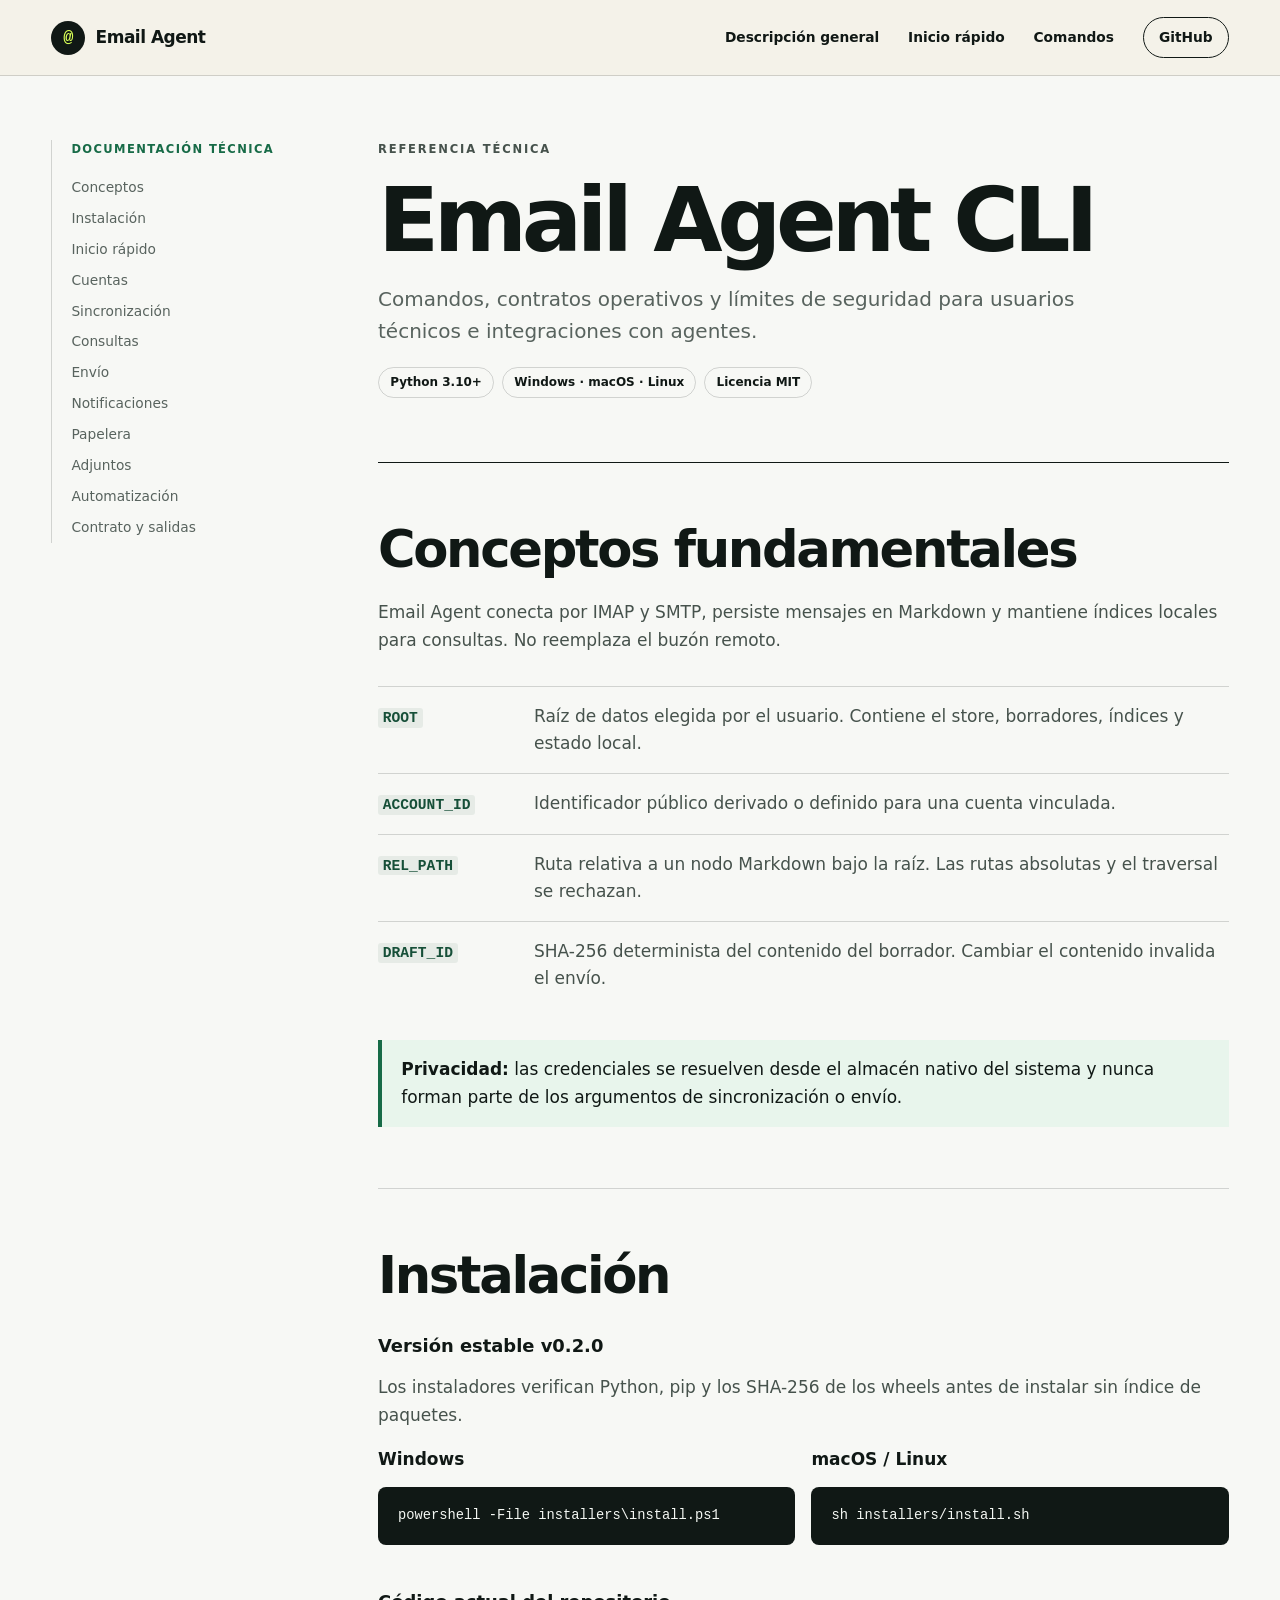
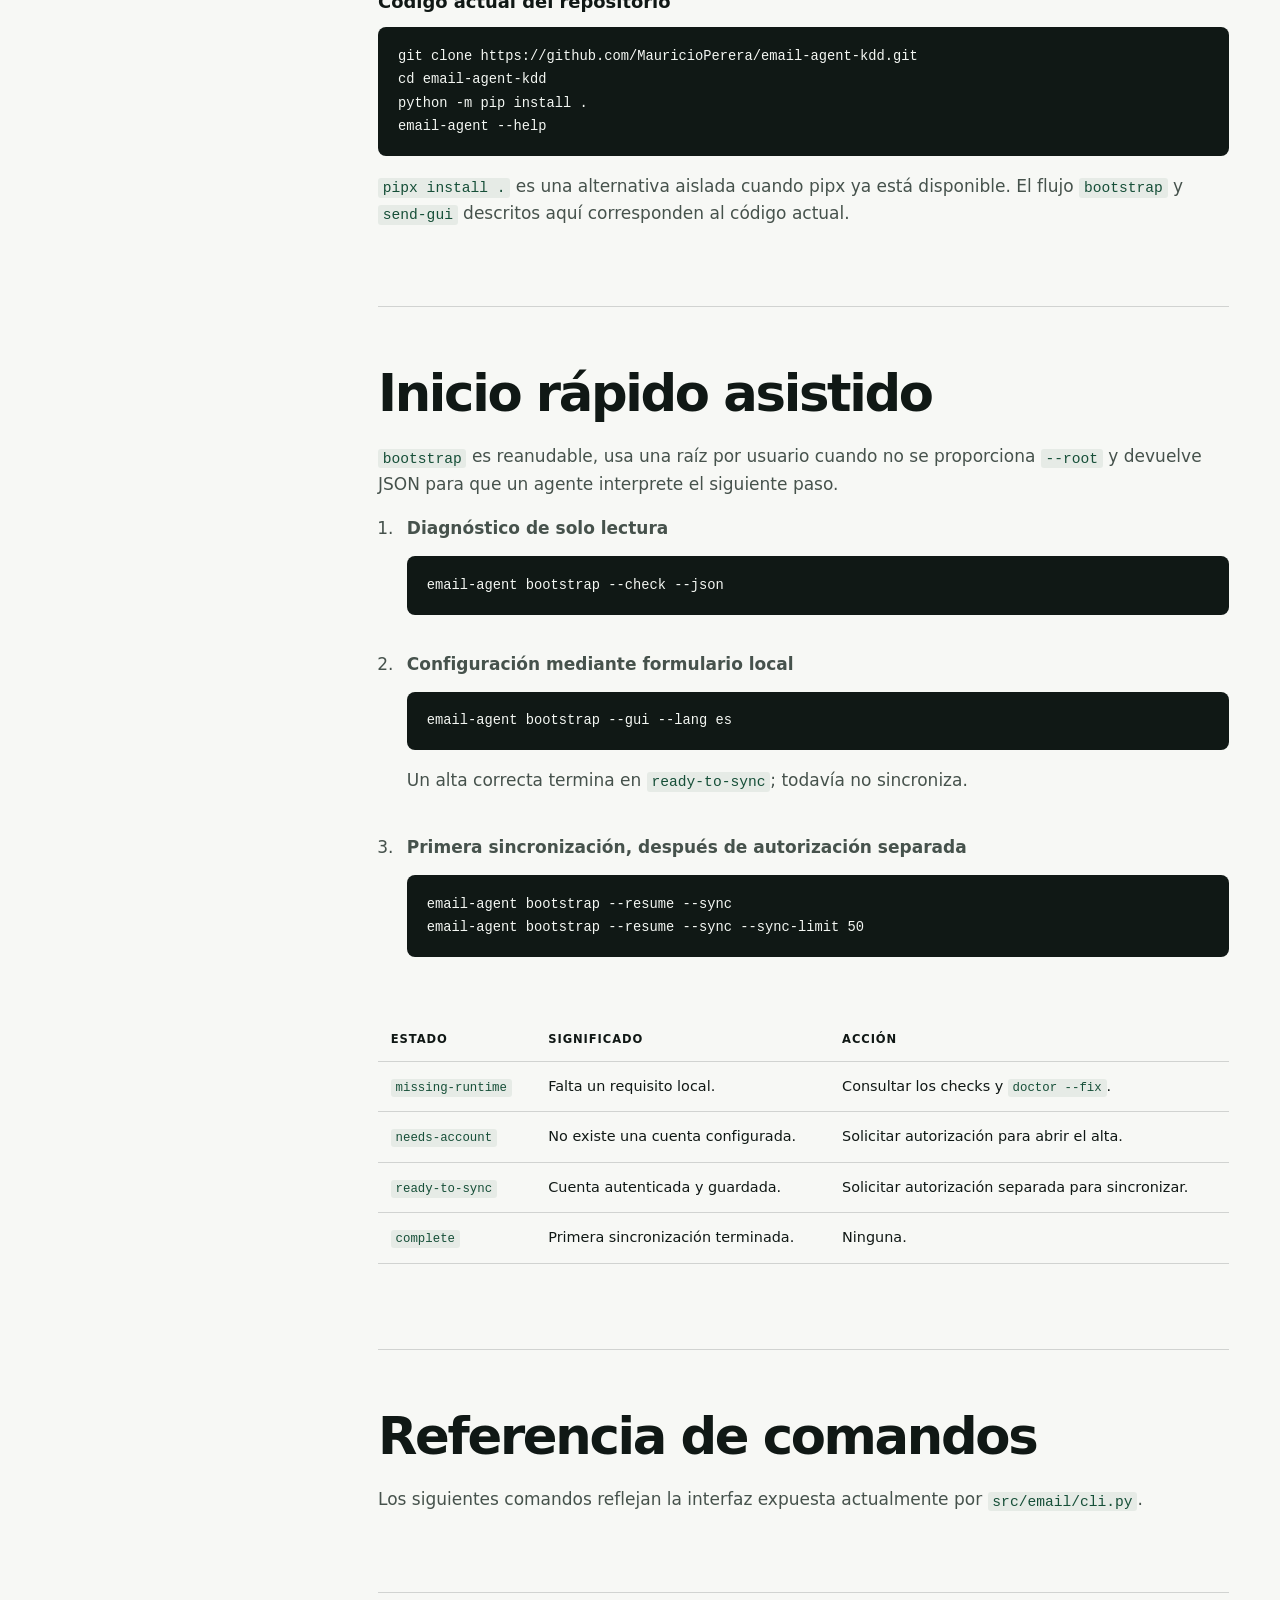
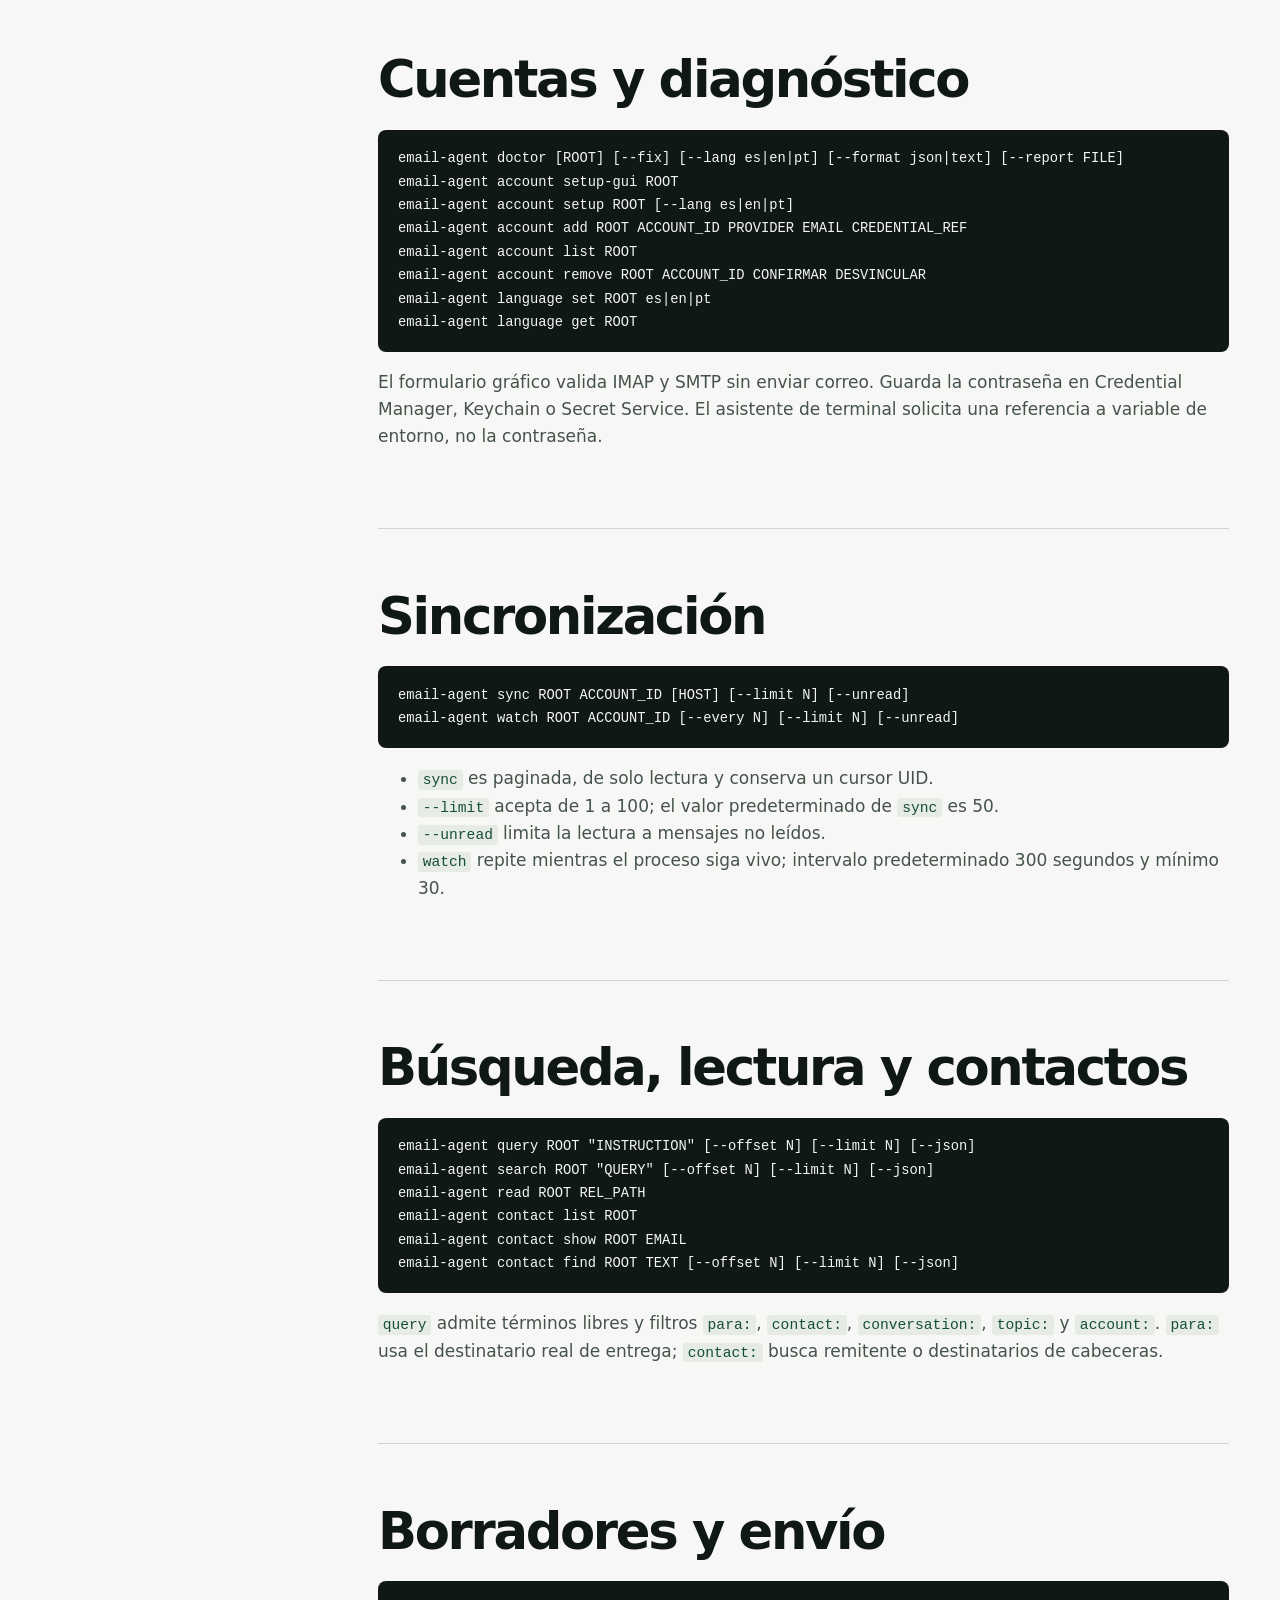
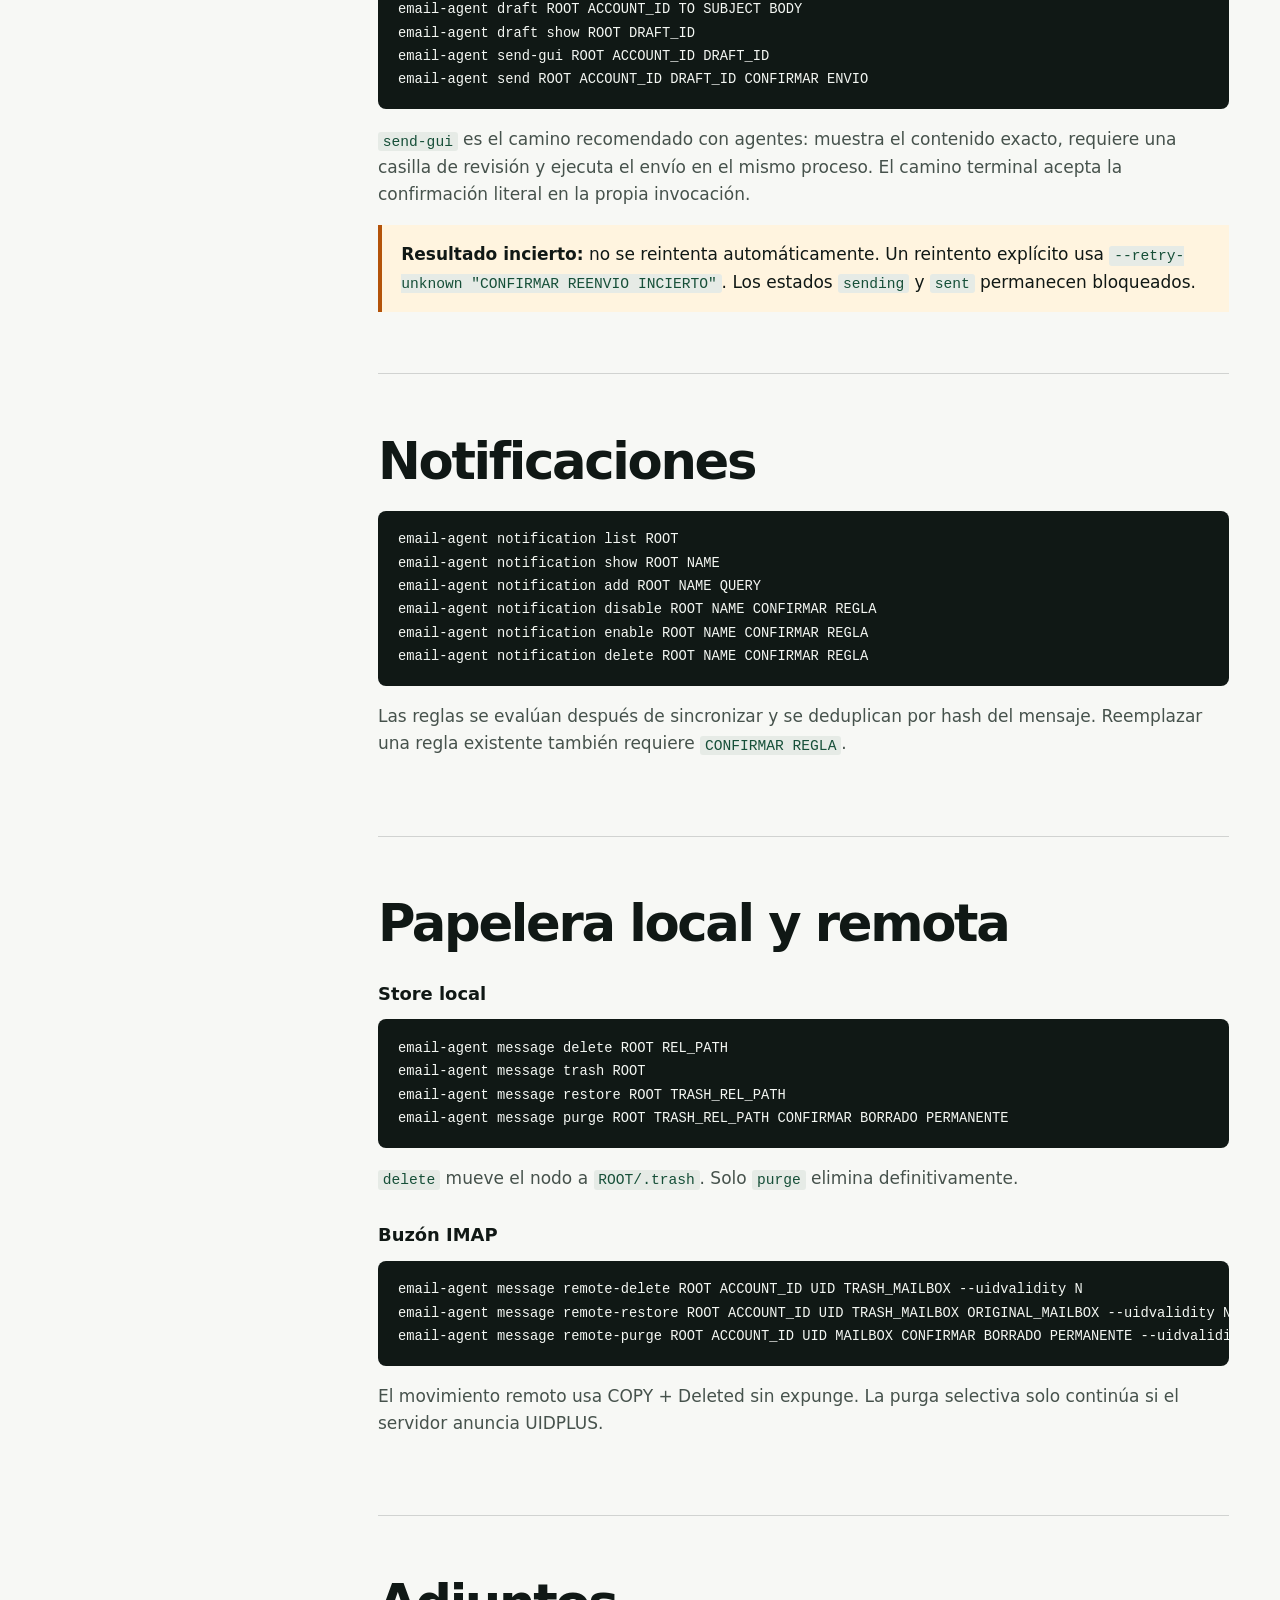
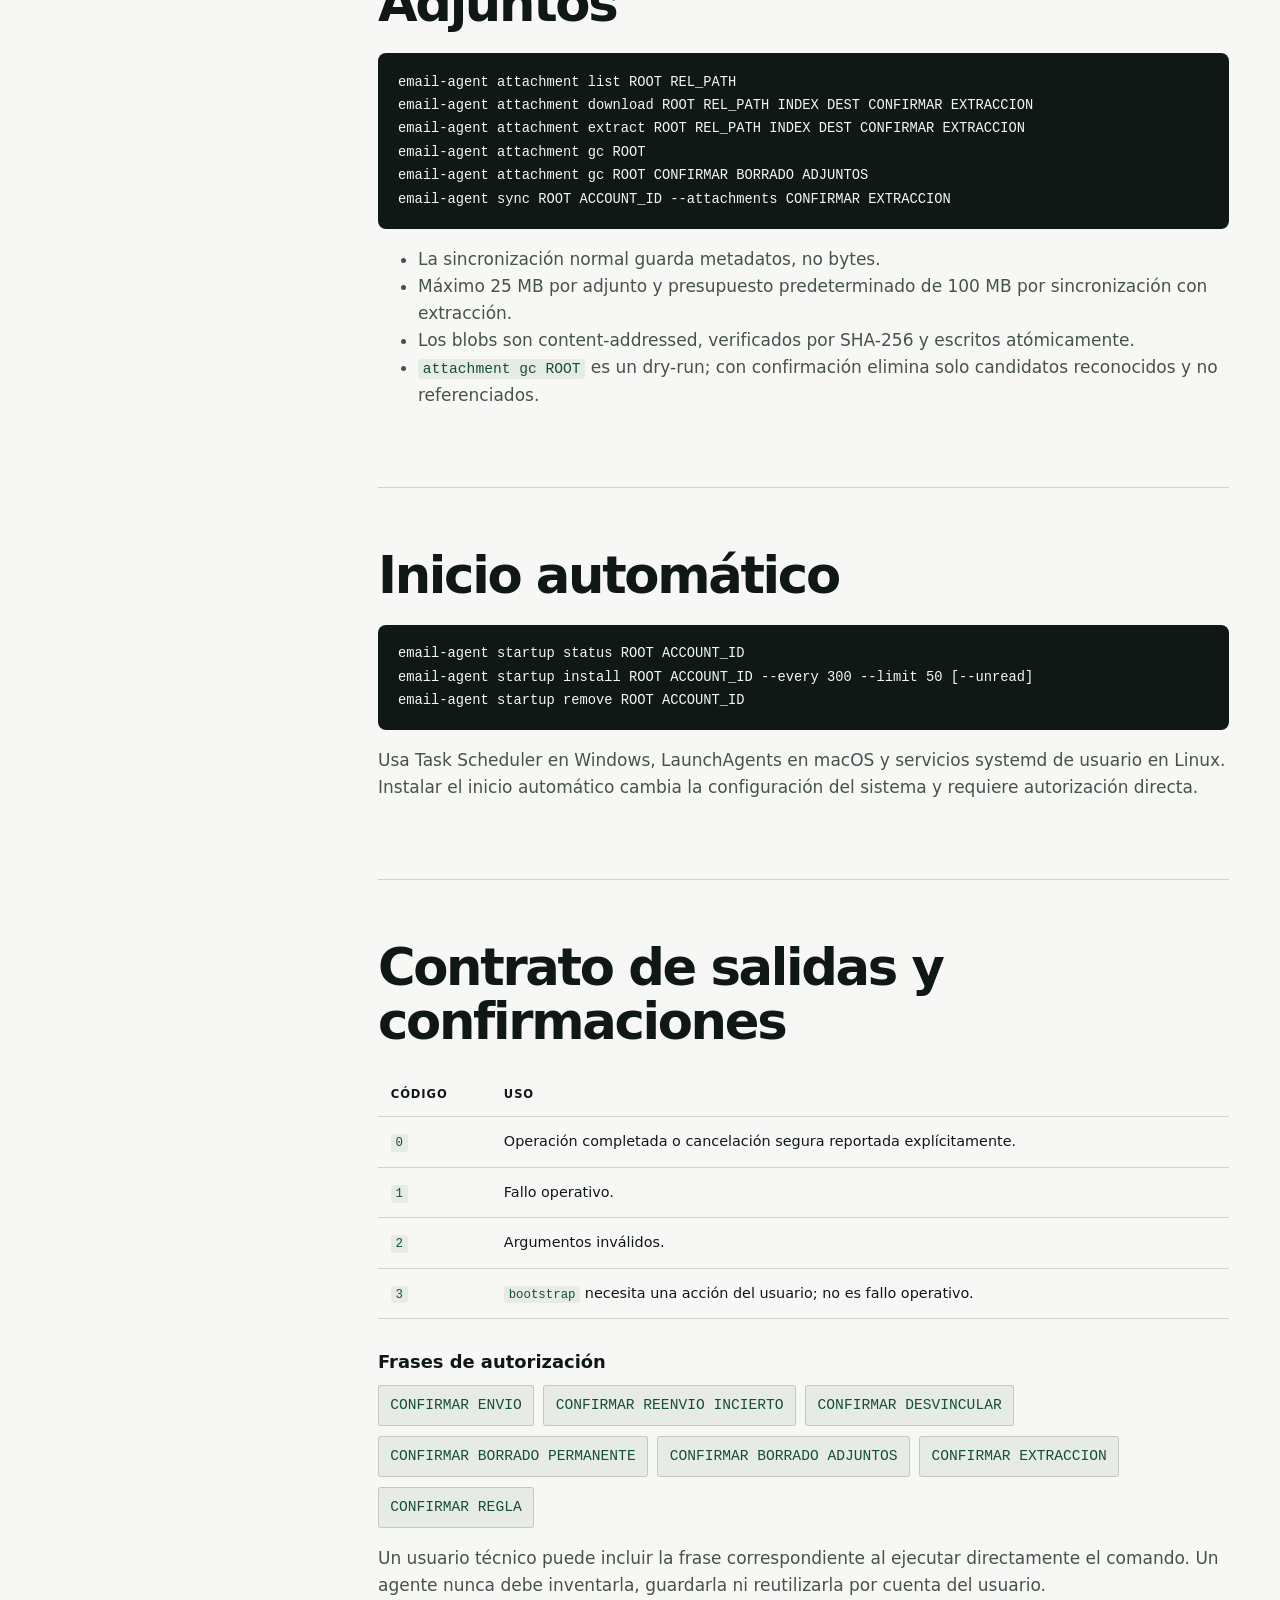
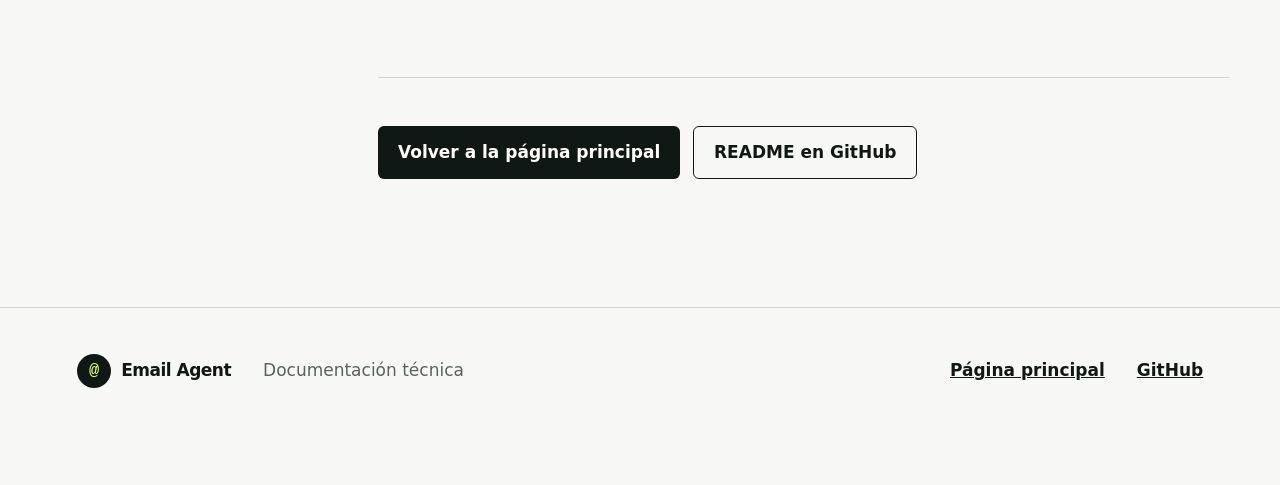
==== docs/technical.html @ dc686940 "Add separate CLI technical documentation page" ====
<!doctype html>
<html lang="es">
<head>
  <meta charset="utf-8">
  <meta name="viewport" content="width=device-width, initial-scale=1">
  <meta name="description" content="Documentación técnica de Email Agent CLI: instalación, configuración, comandos, formatos, seguridad y operación.">
  <meta name="theme-color" content="#101815">
  <title>Documentación técnica — Email Agent</title>
  <link rel="stylesheet" href="styles.css">
  <link rel="stylesheet" href="technical.css">
  <script src="app.js" defer></script>
</head>
<body class="docs-body">
  <a class="skip-link" href="#documentacion">Saltar a la documentación</a>
  <header class="site-header">
    <a class="brand" href="index.html" aria-label="Email Agent, volver a la página principal"><span class="brand-mark" aria-hidden="true">@</span><span>Email Agent</span></a>
    <button class="menu-button" type="button" aria-expanded="false" aria-controls="menu">Menú</button>
    <nav id="menu" aria-label="Navegación principal">
      <a href="index.html">Descripción general</a>
      <a href="#inicio-rapido">Inicio rápido</a>
      <a href="#comandos">Comandos</a>
      <a class="nav-cta" href="https://github.com/MauricioPerera/email-agent-kdd">GitHub</a>
    </nav>
  </header>

  <div class="docs-shell">
    <aside class="docs-nav" aria-label="Índice técnico">
      <p>Documentación técnica</p>
      <a href="#conceptos">Conceptos</a>
      <a href="#instalacion">Instalación</a>
      <a href="#inicio-rapido">Inicio rápido</a>
      <a href="#cuentas">Cuentas</a>
      <a href="#sincronizacion">Sincronización</a>
      <a href="#consultas">Consultas</a>
      <a href="#envio">Envío</a>
      <a href="#notificaciones">Notificaciones</a>
      <a href="#mensajes">Papelera</a>
      <a href="#adjuntos">Adjuntos</a>
      <a href="#automatizacion">Automatización</a>
      <a href="#contrato">Contrato y salidas</a>
    </aside>

    <main class="docs-content" id="documentacion">
      <div class="docs-hero">
        <p class="eyebrow">Referencia técnica</p>
        <h1>Email Agent CLI</h1>
        <p>Comandos, contratos operativos y límites de seguridad para usuarios técnicos e integraciones con agentes.</p>
        <div class="doc-meta"><span>Python 3.10+</span><span>Windows · macOS · Linux</span><span>Licencia MIT</span></div>
      </div>

      <section id="conceptos">
        <h2>Conceptos fundamentales</h2>
        <p>Email Agent conecta por IMAP y SMTP, persiste mensajes en Markdown y mantiene índices locales para consultas. No reemplaza el buzón remoto.</p>
        <dl class="terms">
          <div><dt><code>ROOT</code></dt><dd>Raíz de datos elegida por el usuario. Contiene el store, borradores, índices y estado local.</dd></div>
          <div><dt><code>ACCOUNT_ID</code></dt><dd>Identificador público derivado o definido para una cuenta vinculada.</dd></div>
          <div><dt><code>REL_PATH</code></dt><dd>Ruta relativa a un nodo Markdown bajo la raíz. Las rutas absolutas y el traversal se rechazan.</dd></div>
          <div><dt><code>DRAFT_ID</code></dt><dd>SHA-256 determinista del contenido del borrador. Cambiar el contenido invalida el envío.</dd></div>
        </dl>
        <div class="callout"><strong>Privacidad:</strong> las credenciales se resuelven desde el almacén nativo del sistema y nunca forman parte de los argumentos de sincronización o envío.</div>
      </section>

      <section id="instalacion">
        <h2>Instalación</h2>
        <h3>Versión estable v0.2.0</h3>
        <p>Los instaladores verifican Python, pip y los SHA-256 de los wheels antes de instalar sin índice de paquetes.</p>
        <div class="split-code">
          <div><b>Windows</b><pre><code>powershell -File installers\install.ps1</code></pre></div>
          <div><b>macOS / Linux</b><pre><code>sh installers/install.sh</code></pre></div>
        </div>
        <h3>Código actual del repositorio</h3>
        <pre><code>git clone https://github.com/MauricioPerera/email-agent-kdd.git
cd email-agent-kdd
python -m pip install .
email-agent --help</code></pre>
        <p><code>pipx install .</code> es una alternativa aislada cuando pipx ya está disponible. El flujo <code>bootstrap</code> y <code>send-gui</code> descritos aquí corresponden al código actual.</p>
      </section>

      <section id="inicio-rapido">
        <h2>Inicio rápido asistido</h2>
        <p><code>bootstrap</code> es reanudable, usa una raíz por usuario cuando no se proporciona <code>--root</code> y devuelve JSON para que un agente interprete el siguiente paso.</p>
        <ol class="code-steps">
          <li><b>Diagnóstico de solo lectura</b><pre><code>email-agent bootstrap --check --json</code></pre></li>
          <li><b>Configuración mediante formulario local</b><pre><code>email-agent bootstrap --gui --lang es</code></pre><p>Un alta correcta termina en <code>ready-to-sync</code>; todavía no sincroniza.</p></li>
          <li><b>Primera sincronización, después de autorización separada</b><pre><code>email-agent bootstrap --resume --sync
email-agent bootstrap --resume --sync --sync-limit 50</code></pre></li>
        </ol>
        <table><thead><tr><th>Estado</th><th>Significado</th><th>Acción</th></tr></thead><tbody>
          <tr><td><code>missing-runtime</code></td><td>Falta un requisito local.</td><td>Consultar los checks y <code>doctor --fix</code>.</td></tr>
          <tr><td><code>needs-account</code></td><td>No existe una cuenta configurada.</td><td>Solicitar autorización para abrir el alta.</td></tr>
          <tr><td><code>ready-to-sync</code></td><td>Cuenta autenticada y guardada.</td><td>Solicitar autorización separada para sincronizar.</td></tr>
          <tr><td><code>complete</code></td><td>Primera sincronización terminada.</td><td>Ninguna.</td></tr>
        </tbody></table>
      </section>

      <section id="comandos" class="command-index">
        <h2>Referencia de comandos</h2>
        <p>Los siguientes comandos reflejan la interfaz expuesta actualmente por <code>src/email/cli.py</code>.</p>
      </section>

      <section id="cuentas">
        <h2>Cuentas y diagnóstico</h2>
        <pre><code>email-agent doctor [ROOT] [--fix] [--lang es|en|pt] [--format json|text] [--report FILE]
email-agent account setup-gui ROOT
email-agent account setup ROOT [--lang es|en|pt]
email-agent account add ROOT ACCOUNT_ID PROVIDER EMAIL CREDENTIAL_REF
email-agent account list ROOT
email-agent account remove ROOT ACCOUNT_ID CONFIRMAR DESVINCULAR
email-agent language set ROOT es|en|pt
email-agent language get ROOT</code></pre>
        <p>El formulario gráfico valida IMAP y SMTP sin enviar correo. Guarda la contraseña en Credential Manager, Keychain o Secret Service. El asistente de terminal solicita una referencia a variable de entorno, no la contraseña.</p>
      </section>

      <section id="sincronizacion">
        <h2>Sincronización</h2>
        <pre><code>email-agent sync ROOT ACCOUNT_ID [HOST] [--limit N] [--unread]
email-agent watch ROOT ACCOUNT_ID [--every N] [--limit N] [--unread]</code></pre>
        <ul>
          <li><code>sync</code> es paginada, de solo lectura y conserva un cursor UID.</li>
          <li><code>--limit</code> acepta de 1 a 100; el valor predeterminado de <code>sync</code> es 50.</li>
          <li><code>--unread</code> limita la lectura a mensajes no leídos.</li>
          <li><code>watch</code> repite mientras el proceso siga vivo; intervalo predeterminado 300 segundos y mínimo 30.</li>
        </ul>
      </section>

      <section id="consultas">
        <h2>Búsqueda, lectura y contactos</h2>
        <pre><code>email-agent query ROOT "INSTRUCTION" [--offset N] [--limit N] [--json]
email-agent search ROOT "QUERY" [--offset N] [--limit N] [--json]
email-agent read ROOT REL_PATH
email-agent contact list ROOT
email-agent contact show ROOT EMAIL
email-agent contact find ROOT TEXT [--offset N] [--limit N] [--json]</code></pre>
        <p><code>query</code> admite términos libres y filtros <code>para:</code>, <code>contact:</code>, <code>conversation:</code>, <code>topic:</code> y <code>account:</code>. <code>para:</code> usa el destinatario real de entrega; <code>contact:</code> busca remitente o destinatarios de cabeceras.</p>
      </section>

      <section id="envio">
        <h2>Borradores y envío</h2>
        <pre><code>email-agent draft ROOT ACCOUNT_ID TO SUBJECT BODY
email-agent draft show ROOT DRAFT_ID
email-agent send-gui ROOT ACCOUNT_ID DRAFT_ID
email-agent send ROOT ACCOUNT_ID DRAFT_ID CONFIRMAR ENVIO</code></pre>
        <p><code>send-gui</code> es el camino recomendado con agentes: muestra el contenido exacto, requiere una casilla de revisión y ejecuta el envío en el mismo proceso. El camino terminal acepta la confirmación literal en la propia invocación.</p>
        <div class="warning"><strong>Resultado incierto:</strong> no se reintenta automáticamente. Un reintento explícito usa <code>--retry-unknown "CONFIRMAR REENVIO INCIERTO"</code>. Los estados <code>sending</code> y <code>sent</code> permanecen bloqueados.</div>
      </section>

      <section id="notificaciones">
        <h2>Notificaciones</h2>
        <pre><code>email-agent notification list ROOT
email-agent notification show ROOT NAME
email-agent notification add ROOT NAME QUERY
email-agent notification disable ROOT NAME CONFIRMAR REGLA
email-agent notification enable ROOT NAME CONFIRMAR REGLA
email-agent notification delete ROOT NAME CONFIRMAR REGLA</code></pre>
        <p>Las reglas se evalúan después de sincronizar y se deduplican por hash del mensaje. Reemplazar una regla existente también requiere <code>CONFIRMAR REGLA</code>.</p>
      </section>

      <section id="mensajes">
        <h2>Papelera local y remota</h2>
        <h3>Store local</h3>
        <pre><code>email-agent message delete ROOT REL_PATH
email-agent message trash ROOT
email-agent message restore ROOT TRASH_REL_PATH
email-agent message purge ROOT TRASH_REL_PATH CONFIRMAR BORRADO PERMANENTE</code></pre>
        <p><code>delete</code> mueve el nodo a <code>ROOT/.trash</code>. Solo <code>purge</code> elimina definitivamente.</p>
        <h3>Buzón IMAP</h3>
        <pre><code>email-agent message remote-delete ROOT ACCOUNT_ID UID TRASH_MAILBOX --uidvalidity N
email-agent message remote-restore ROOT ACCOUNT_ID UID TRASH_MAILBOX ORIGINAL_MAILBOX --uidvalidity N
email-agent message remote-purge ROOT ACCOUNT_ID UID MAILBOX CONFIRMAR BORRADO PERMANENTE --uidvalidity N</code></pre>
        <p>El movimiento remoto usa COPY + Deleted sin expunge. La purga selectiva solo continúa si el servidor anuncia UIDPLUS.</p>
      </section>

      <section id="adjuntos">
        <h2>Adjuntos</h2>
        <pre><code>email-agent attachment list ROOT REL_PATH
email-agent attachment download ROOT REL_PATH INDEX DEST CONFIRMAR EXTRACCION
email-agent attachment extract ROOT REL_PATH INDEX DEST CONFIRMAR EXTRACCION
email-agent attachment gc ROOT
email-agent attachment gc ROOT CONFIRMAR BORRADO ADJUNTOS
email-agent sync ROOT ACCOUNT_ID --attachments CONFIRMAR EXTRACCION</code></pre>
        <ul>
          <li>La sincronización normal guarda metadatos, no bytes.</li>
          <li>Máximo 25 MB por adjunto y presupuesto predeterminado de 100 MB por sincronización con extracción.</li>
          <li>Los blobs son content-addressed, verificados por SHA-256 y escritos atómicamente.</li>
          <li><code>attachment gc ROOT</code> es un dry-run; con confirmación elimina solo candidatos reconocidos y no referenciados.</li>
        </ul>
      </section>

      <section id="automatizacion">
        <h2>Inicio automático</h2>
        <pre><code>email-agent startup status ROOT ACCOUNT_ID
email-agent startup install ROOT ACCOUNT_ID --every 300 --limit 50 [--unread]
email-agent startup remove ROOT ACCOUNT_ID</code></pre>
        <p>Usa Task Scheduler en Windows, LaunchAgents en macOS y servicios systemd de usuario en Linux. Instalar el inicio automático cambia la configuración del sistema y requiere autorización directa.</p>
      </section>

      <section id="contrato">
        <h2>Contrato de salidas y confirmaciones</h2>
        <table><thead><tr><th>Código</th><th>Uso</th></tr></thead><tbody><tr><td><code>0</code></td><td>Operación completada o cancelación segura reportada explícitamente.</td></tr><tr><td><code>1</code></td><td>Fallo operativo.</td></tr><tr><td><code>2</code></td><td>Argumentos inválidos.</td></tr><tr><td><code>3</code></td><td><code>bootstrap</code> necesita una acción del usuario; no es fallo operativo.</td></tr></tbody></table>
        <h3>Frases de autorización</h3>
        <div class="token-grid"><code>CONFIRMAR ENVIO</code><code>CONFIRMAR REENVIO INCIERTO</code><code>CONFIRMAR DESVINCULAR</code><code>CONFIRMAR BORRADO PERMANENTE</code><code>CONFIRMAR BORRADO ADJUNTOS</code><code>CONFIRMAR EXTRACCION</code><code>CONFIRMAR REGLA</code></div>
        <p>Un usuario técnico puede incluir la frase correspondiente al ejecutar directamente el comando. Un agente nunca debe inventarla, guardarla ni reutilizarla por cuenta del usuario.</p>
      </section>

      <div class="docs-end"><a class="button primary" href="index.html">Volver a la página principal</a><a class="button secondary" href="https://github.com/MauricioPerera/email-agent-kdd/blob/main/README.md">README en GitHub</a></div>
    </main>
  </div>
  <footer><div class="brand"><span class="brand-mark" aria-hidden="true">@</span><span>Email Agent</span></div><p>Documentación técnica</p><a href="index.html">Página principal</a><a href="https://github.com/MauricioPerera/email-agent-kdd">GitHub</a></footer>
</body>
</html>
---- docs/styles.css ----
:root{--ink:#101815;--paper:#f4f1e8;--white:#fffdf8;--mint:#bbf7d0;--green:#176b47;--acid:#d9ff57;--line:rgba(16,24,21,.16);--muted:#58635e;--mono:"SFMono-Regular",Consolas,"Liberation Mono",monospace;--sans:Inter,ui-sans-serif,system-ui,-apple-system,"Segoe UI",sans-serif}*{box-sizing:border-box}html{scroll-behavior:smooth}body{margin:0;background:var(--paper);color:var(--ink);font-family:var(--sans);font-size:17px;line-height:1.6}a{color:inherit}.skip-link{position:absolute;left:-999px;top:8px;background:var(--acid);padding:.6rem 1rem;z-index:20}.skip-link:focus{left:8px}.site-header{height:76px;padding:0 clamp(1.25rem,4vw,4.5rem);display:flex;align-items:center;justify-content:space-between;border-bottom:1px solid var(--line);position:sticky;top:0;background:rgba(244,241,232,.92);backdrop-filter:blur(14px);z-index:10}.brand{display:flex;align-items:center;gap:.65rem;font-weight:800;text-decoration:none;letter-spacing:-.03em}.brand-mark{width:34px;height:34px;display:grid;place-items:center;border-radius:50%;background:var(--ink);color:var(--acid);font-family:var(--mono)}nav{display:flex;align-items:center;gap:1.8rem}nav a{font-size:.86rem;font-weight:700;text-decoration:none}.nav-cta{border:1px solid var(--ink);border-radius:99px;padding:.55rem .95rem}.menu-button{display:none;background:none;border:1px solid var(--ink);border-radius:99px;padding:.45rem .8rem;font:inherit}.hero{min-height:calc(100vh - 76px);padding:clamp(4rem,9vw,8rem) clamp(1.25rem,6vw,7rem);display:grid;grid-template-columns:minmax(0,1.1fr) minmax(360px,.9fr);gap:clamp(3rem,8vw,8rem);align-items:center;overflow:hidden}.eyebrow{text-transform:uppercase;letter-spacing:.16em;font-size:.72rem;font-weight:850;color:var(--green);margin:0 0 1.2rem}.hero h1,.section-heading h2,.closing h2,.security-section h2{font-size:clamp(2.8rem,6vw,6.5rem);line-height:.96;letter-spacing:-.065em;margin:0}.hero h1 em{font-family:Georgia,serif;font-weight:400;color:var(--green)}.hero-lead{font-size:clamp(1.08rem,1.5vw,1.35rem);max-width:690px;color:var(--muted);margin:2rem 0}.hero-actions{display:flex;flex-wrap:wrap;gap:.8rem}.button{display:inline-flex;align-items:center;justify-content:center;min-height:50px;padding:.75rem 1.25rem;border-radius:6px;text-decoration:none;font-weight:800}.button.primary{background:var(--ink);color:var(--white)}.button.secondary{border:1px solid var(--ink)}.button:hover{transform:translateY(-2px)}.trust-list{display:flex;flex-wrap:wrap;gap:.5rem 1.5rem;padding:0;margin:2rem 0 0;list-style:none;font-size:.77rem;font-weight:750;color:var(--muted)}.trust-list li:before{content:"✓";color:var(--green);margin-right:.4rem}.terminal{background:var(--ink);color:#e8eee9;border-radius:16px;box-shadow:22px 22px 0 var(--mint);transform:rotate(1.2deg);overflow:hidden}.terminal-bar{height:45px;display:flex;align-items:center;gap:7px;padding:0 14px;border-bottom:1px solid #354039}.terminal-bar span{width:9px;height:9px;border-radius:50%;background:#66736c}.terminal-bar b{font:500 .72rem var(--mono);margin-left:auto;color:#a8b2ad}.terminal pre{padding:1.7rem;margin:0;white-space:pre-wrap;font:clamp(.72rem,1.2vw,.93rem)/1.8 var(--mono)}.prompt{color:var(--acid)}.json{color:var(--mint)}.path{color:#f5c979}.section{padding:clamp(5rem,9vw,9rem) clamp(1.25rem,6vw,7rem)}.section-heading{max-width:900px;margin-bottom:4rem}.section-heading h2{font-size:clamp(2.5rem,5vw,5rem)}.section-heading>p:last-child{max-width:720px;color:var(--muted);font-size:1.1rem}.section-heading.compact{margin-bottom:2.5rem}.feature-grid{display:grid;grid-template-columns:repeat(3,1fr);border-top:1px solid var(--line);border-left:1px solid var(--line)}.feature-grid article{padding:2.2rem;border-right:1px solid var(--line);border-bottom:1px solid var(--line);min-height:260px}.feature-number{font:700 .75rem var(--mono);color:var(--green)}h3{font-size:1.25rem;line-height:1.25;margin:2rem 0 .7rem}.feature-grid p,.security-points p{color:var(--muted);margin:0}.flow-section{background:var(--white);padding:clamp(5rem,8vw,8rem) clamp(1.25rem,6vw,7rem)}.flow{display:grid;grid-template-columns:1fr auto 1fr auto 1fr auto 1fr;align-items:center;gap:1.2rem}.flow>div{border:1px solid var(--line);padding:1.4rem;border-radius:10px}.flow span{font:700 .7rem var(--mono);color:var(--green);display:block}.flow strong,.flow small{display:block}.flow small{color:var(--muted)}.flow i{font-style:normal;font-size:1.4rem}.install-section{background:var(--mint)}.install-card{background:var(--white);border:1px solid var(--ink);border-radius:14px;overflow:hidden;box-shadow:10px 10px 0 var(--ink)}.tabs{display:flex;border-bottom:1px solid var(--ink)}.tabs button{flex:1;padding:1rem;border:0;background:transparent;font:800 .95rem var(--sans);cursor:pointer}.tabs button[aria-selected=true]{background:var(--ink);color:var(--white)}.tab-panel{padding:clamp(1.25rem,4vw,3.5rem)}.steps{margin:0;padding:0;list-style:none;counter-reset:step}.steps li{counter-increment:step;display:grid;grid-template-columns:48px 1fr;gap:1rem;padding:1.5rem 0;border-bottom:1px solid var(--line)}.steps li:last-child{border:0}.steps li:before{content:counter(step);height:42px;width:42px;display:grid;place-items:center;border-radius:50%;background:var(--acid);font:800 .85rem var(--mono)}.steps strong{font-size:1.15rem}.steps p{margin:.2rem 0 .8rem;color:var(--muted)}.code-block{position:relative;background:#17201c;color:#f7f5ee;border-radius:8px;padding:1rem 5rem 1rem 1rem;margin-top:.7rem;overflow:auto}.code-block pre{margin:0;white-space:pre-wrap;font:clamp(.72rem,1.5vw,.88rem)/1.65 var(--mono)}.copy{position:absolute;right:.65rem;top:.65rem;border:1px solid #66736c;background:transparent;color:#fff;border-radius:5px;padding:.35rem .6rem;cursor:pointer}.advanced{margin-top:2rem;background:rgba(255,255,255,.5);border:1px solid var(--ink);border-radius:10px;padding:1.1rem 1.4rem}.advanced summary{font-weight:800;cursor:pointer}.note{font-size:.9rem}.command-list{border-top:1px solid var(--ink)}.command-list article{display:grid;grid-template-columns:.7fr 1.3fr;gap:2rem;padding:1.5rem 0;border-bottom:1px solid var(--line);align-items:center}.command-list span{font-weight:850}.command-list p{margin:.2rem 0;color:var(--muted);font-size:.9rem}.command-list code{background:var(--white);border:1px solid var(--line);padding:1rem;border-radius:7px;overflow:auto;font-size:.82rem}.text-link{display:inline-block;margin-top:2rem;font-weight:800;text-underline-offset:5px}.security-section{background:var(--ink);color:var(--white);padding:clamp(5rem,9vw,9rem) clamp(1.25rem,6vw,7rem);display:grid;grid-template-columns:1fr 1fr;gap:clamp(3rem,8vw,8rem)}.security-section h2{font-size:clamp(2.7rem,5vw,5.4rem)}.eyebrow.light{color:var(--acid)}.security-points article{border-top:1px solid #455049;padding:0 0 2rem}.security-points h3{color:var(--mint)}.security-points p{color:#b9c3bd}.faq{max-width:900px}.faq details{border-top:1px solid var(--line);padding:1.2rem 0}.faq summary{font-size:1.1rem;font-weight:800;cursor:pointer}.faq p{color:var(--muted);max-width:760px}.closing{text-align:center;padding:clamp(5rem,10vw,10rem) 1.25rem;background:var(--acid)}.closing h2{font-size:clamp(2.8rem,6vw,6rem)}.closing .hero-actions{justify-content:center;margin-top:2.5rem}footer{padding:2rem clamp(1.25rem,6vw,7rem);display:flex;align-items:center;gap:2rem;border-top:1px solid var(--line)}footer p{color:var(--muted);margin-right:auto}footer>a{font-weight:800}@media(max-width:900px){.hero{grid-template-columns:1fr;min-height:auto}.terminal{max-width:680px}.feature-grid{grid-template-columns:repeat(2,1fr)}.flow{grid-template-columns:1fr}.flow i{transform:rotate(90deg);text-align:center}.security-section{grid-template-columns:1fr}.command-list article{grid-template-columns:1fr}}@media(max-width:680px){.site-header{height:66px}.menu-button{display:block}nav{display:none;position:absolute;top:66px;left:0;right:0;padding:1.2rem;background:var(--paper);border-bottom:1px solid var(--ink);flex-direction:column;align-items:stretch}nav.open{display:flex}.feature-grid{grid-template-columns:1fr}.hero{padding-top:4rem}.terminal{box-shadow:10px 10px 0 var(--mint)}.steps li{grid-template-columns:38px 1fr}.steps li:before{width:34px;height:34px}.code-block{padding-right:1rem;padding-top:3.2rem}.command-list code{white-space:nowrap}.closing br{display:none}footer{align-items:flex-start;flex-wrap:wrap}footer p{width:100%;order:3;margin:0}}@media(prefers-reduced-motion:reduce){html{scroll-behavior:auto}.button{transition:none}}
---- docs/technical.css ----
.docs-body{background:#f7f8f5}.docs-shell{display:grid;grid-template-columns:250px minmax(0,860px);gap:clamp(2rem,6vw,6rem);max-width:1280px;margin:0 auto;padding:4rem clamp(1.25rem,4vw,4rem) 8rem}.docs-nav{position:sticky;top:106px;align-self:start;display:flex;flex-direction:column;border-left:1px solid var(--line);padding-left:1.2rem}.docs-nav p{font-size:.72rem;font-weight:850;text-transform:uppercase;letter-spacing:.12em;margin:0 0 .8rem;color:var(--green)}.docs-nav a{text-decoration:none;font-size:.86rem;color:var(--muted);padding:.28rem 0}.docs-nav a:hover{color:var(--ink)}.docs-content{min-width:0}.docs-hero{padding-bottom:4rem;border-bottom:1px solid var(--ink)}.docs-hero h1{font-size:clamp(3.2rem,7vw,6rem);line-height:.95;letter-spacing:-.06em;margin:0}.docs-hero>p:not(.eyebrow){font-size:1.25rem;color:var(--muted);max-width:700px}.doc-meta{display:flex;flex-wrap:wrap;gap:.5rem}.doc-meta span{border:1px solid var(--line);border-radius:99px;padding:.3rem .7rem;font-size:.75rem;font-weight:750}.docs-content section{padding:3.8rem 0;border-bottom:1px solid var(--line);scroll-margin-top:90px}.docs-content h2{font-size:clamp(2rem,4vw,3.2rem);line-height:1.05;letter-spacing:-.045em;margin:0 0 1.4rem}.docs-content h3{font-size:1.12rem;margin:2rem 0 .7rem}.docs-content p,.docs-content li,.terms dd{color:#46524c}.docs-content pre{background:var(--ink);color:#f4f7f3;border-radius:8px;padding:1.1rem 1.25rem;overflow:auto;font:clamp(.74rem,1.4vw,.86rem)/1.7 var(--mono);white-space:pre}.docs-content :not(pre)>code{font-family:var(--mono);font-size:.86em;background:#e6ebe6;padding:.12rem .3rem;border-radius:3px;color:#164f38}.split-code{display:grid;grid-template-columns:1fr 1fr;gap:1rem}.split-code b{display:block;margin-bottom:.4rem}.terms{display:grid;gap:0;margin:2rem 0}.terms div{display:grid;grid-template-columns:140px 1fr;gap:1rem;padding:1rem 0;border-top:1px solid var(--line)}.terms dt{font-weight:800}.terms dd{margin:0}.callout,.warning{padding:1rem 1.2rem;border-left:4px solid var(--green);background:#e8f5ec}.warning{border-color:#b45309;background:#fff4df}.code-steps{padding-left:1.3rem}.code-steps li{padding:0 0 1.4rem .5rem}.docs-content table{width:100%;border-collapse:collapse;margin:1.5rem 0;font-size:.9rem}.docs-content th,.docs-content td{text-align:left;vertical-align:top;padding:.8rem;border-bottom:1px solid var(--line)}.docs-content th{font-size:.72rem;text-transform:uppercase;letter-spacing:.08em}.token-grid{display:flex;flex-wrap:wrap;gap:.6rem}.token-grid code{padding:.5rem .7rem!important;border:1px solid var(--line)}.docs-end{display:flex;flex-wrap:wrap;gap:.8rem;padding-top:3rem}@media(max-width:900px){.docs-shell{grid-template-columns:1fr}.docs-nav{position:static;display:grid;grid-template-columns:repeat(3,1fr);gap:.2rem 1rem;border-left:0;border-top:1px solid var(--line);border-bottom:1px solid var(--line);padding:1rem 0}.docs-nav p{grid-column:1/-1}}@media(max-width:680px){.docs-shell{padding-top:2rem}.docs-nav{grid-template-columns:repeat(2,1fr)}.split-code{grid-template-columns:1fr}.terms div{grid-template-columns:1fr;gap:.25rem}.docs-content pre{margin-left:-.35rem;margin-right:-.35rem}.docs-content table{display:block;overflow-x:auto}}
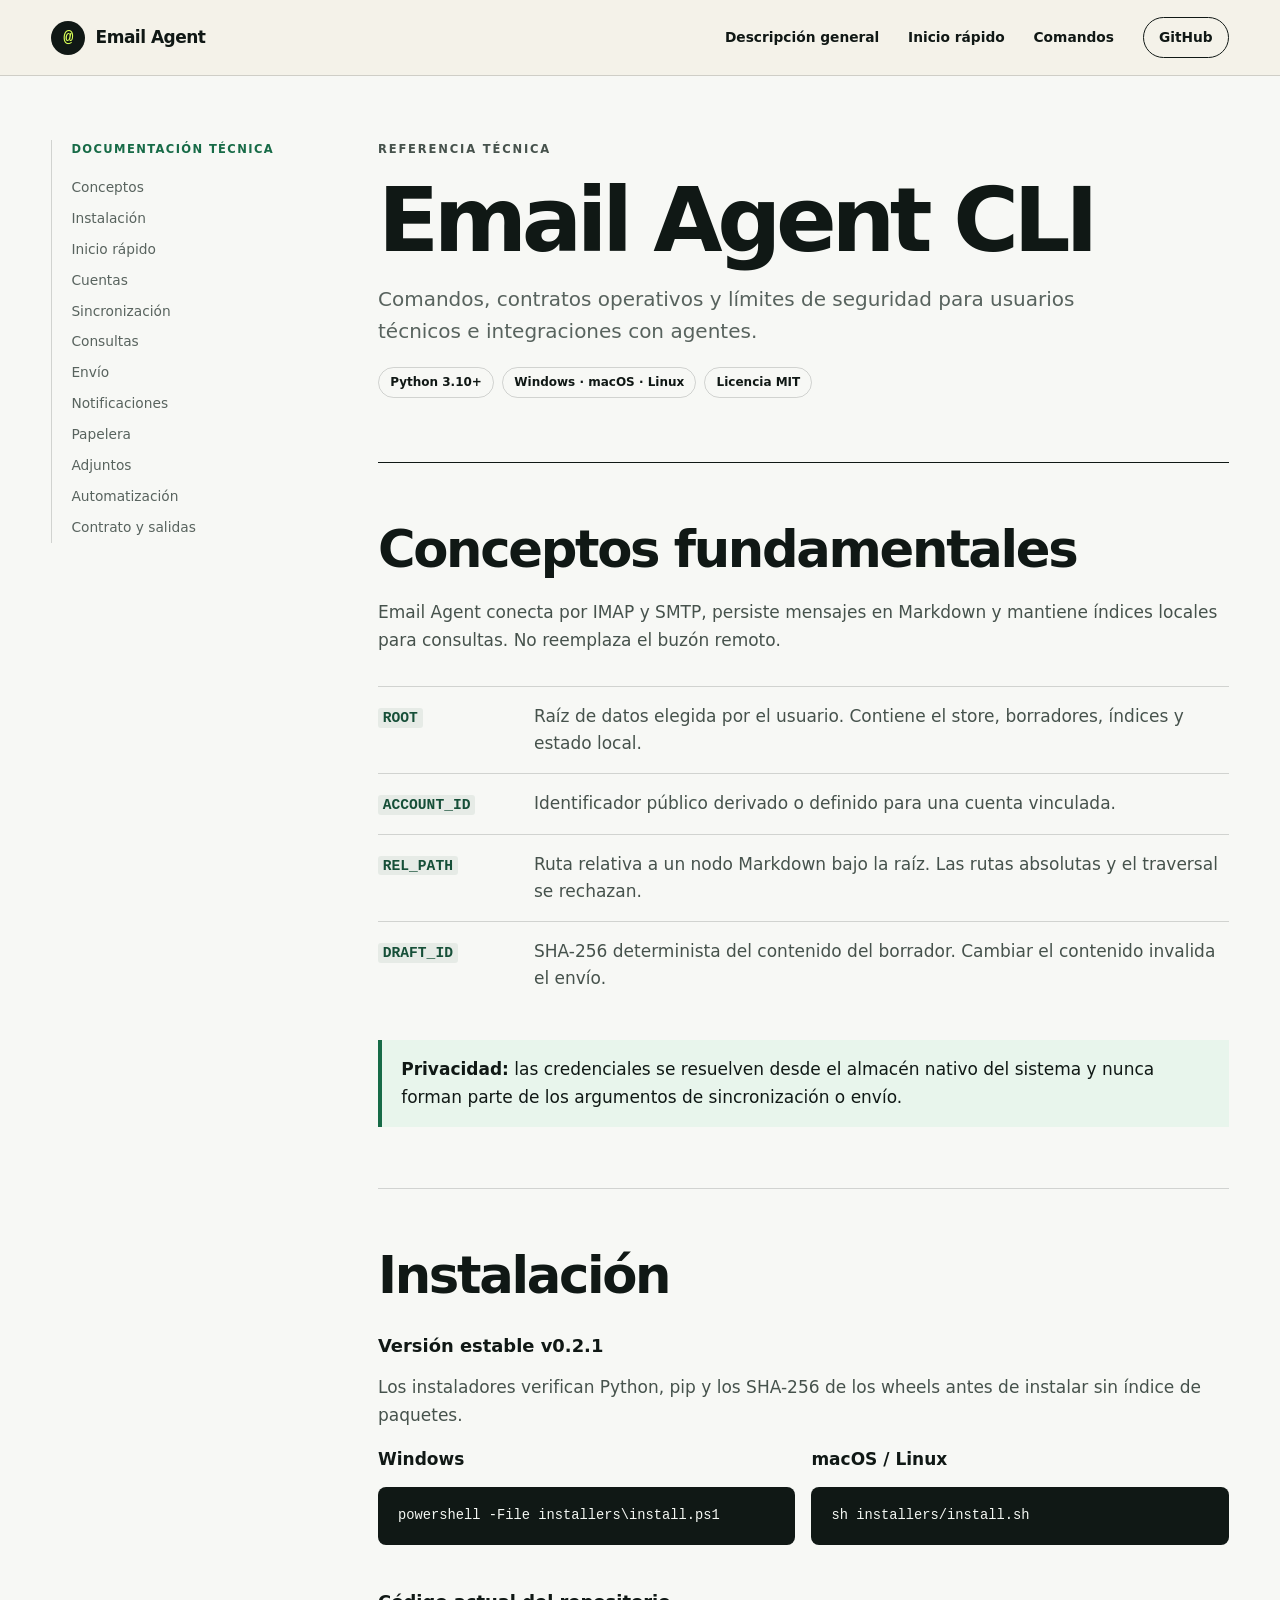
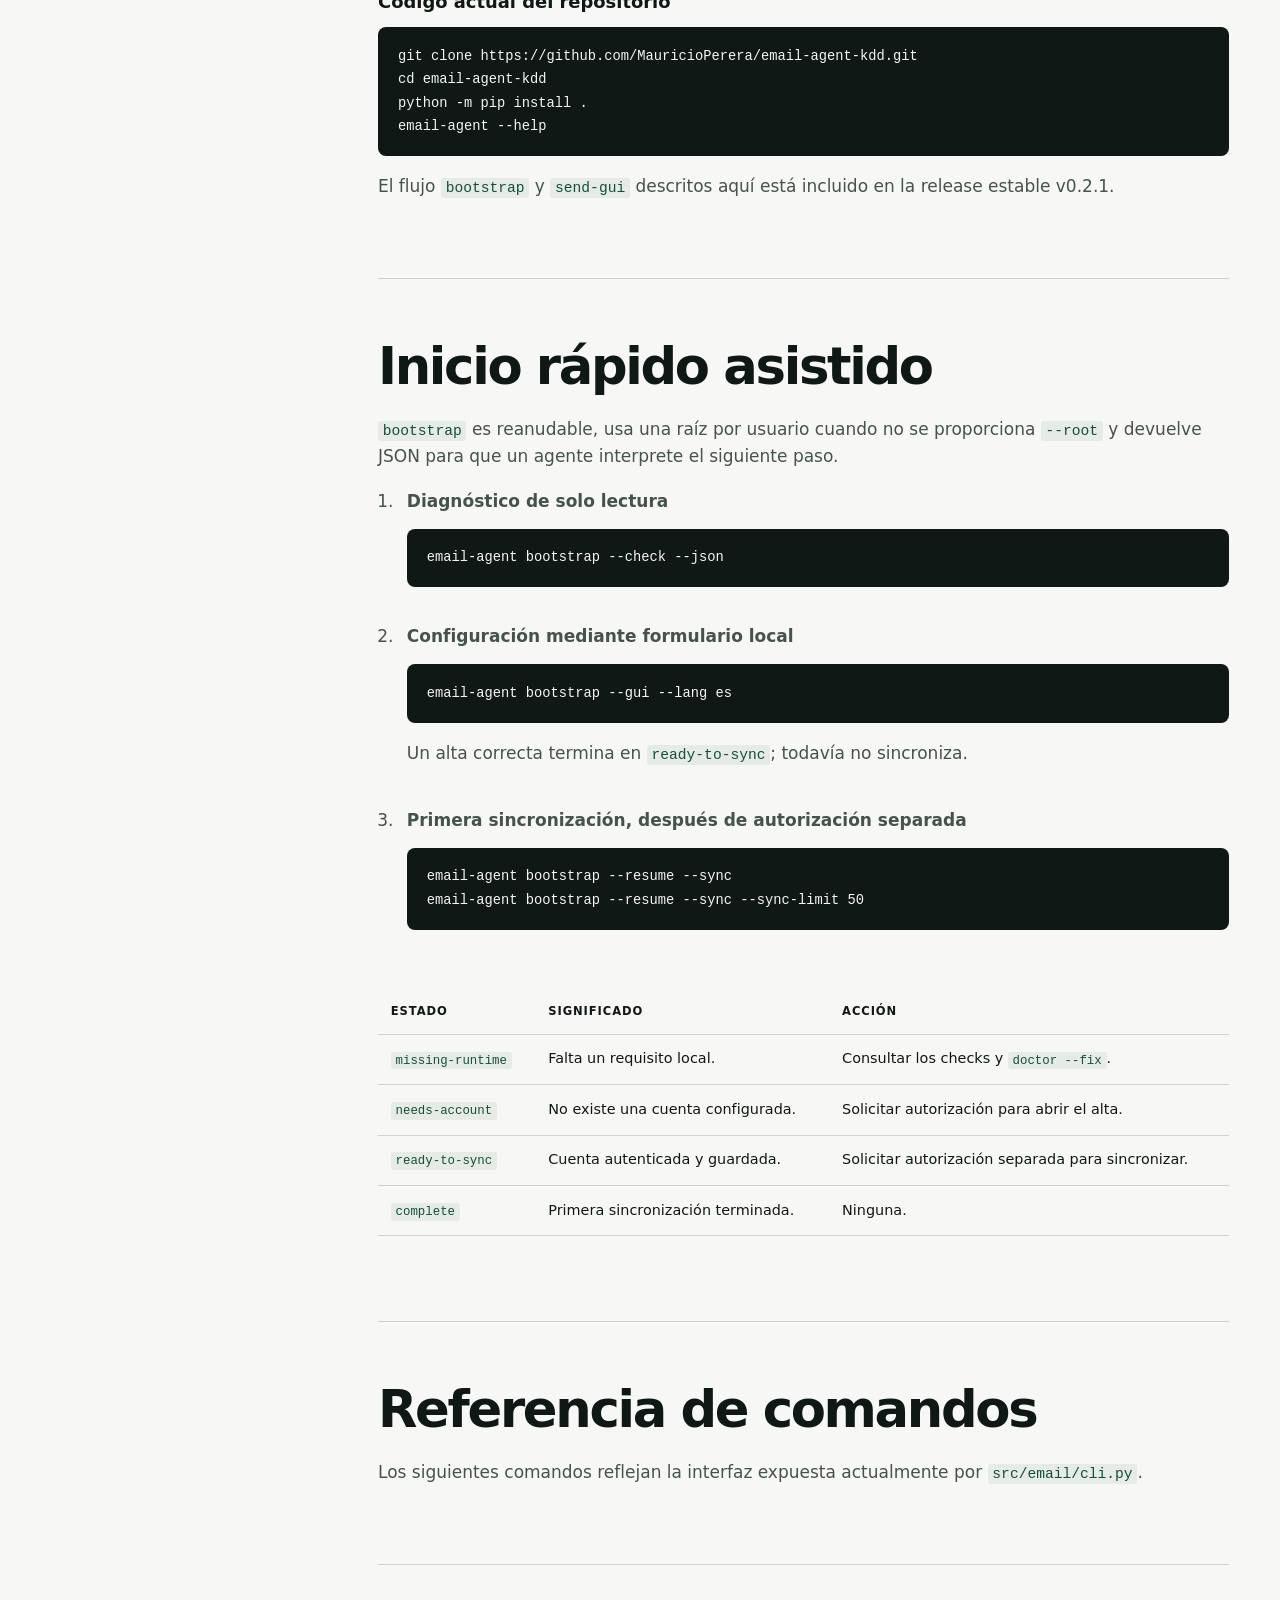
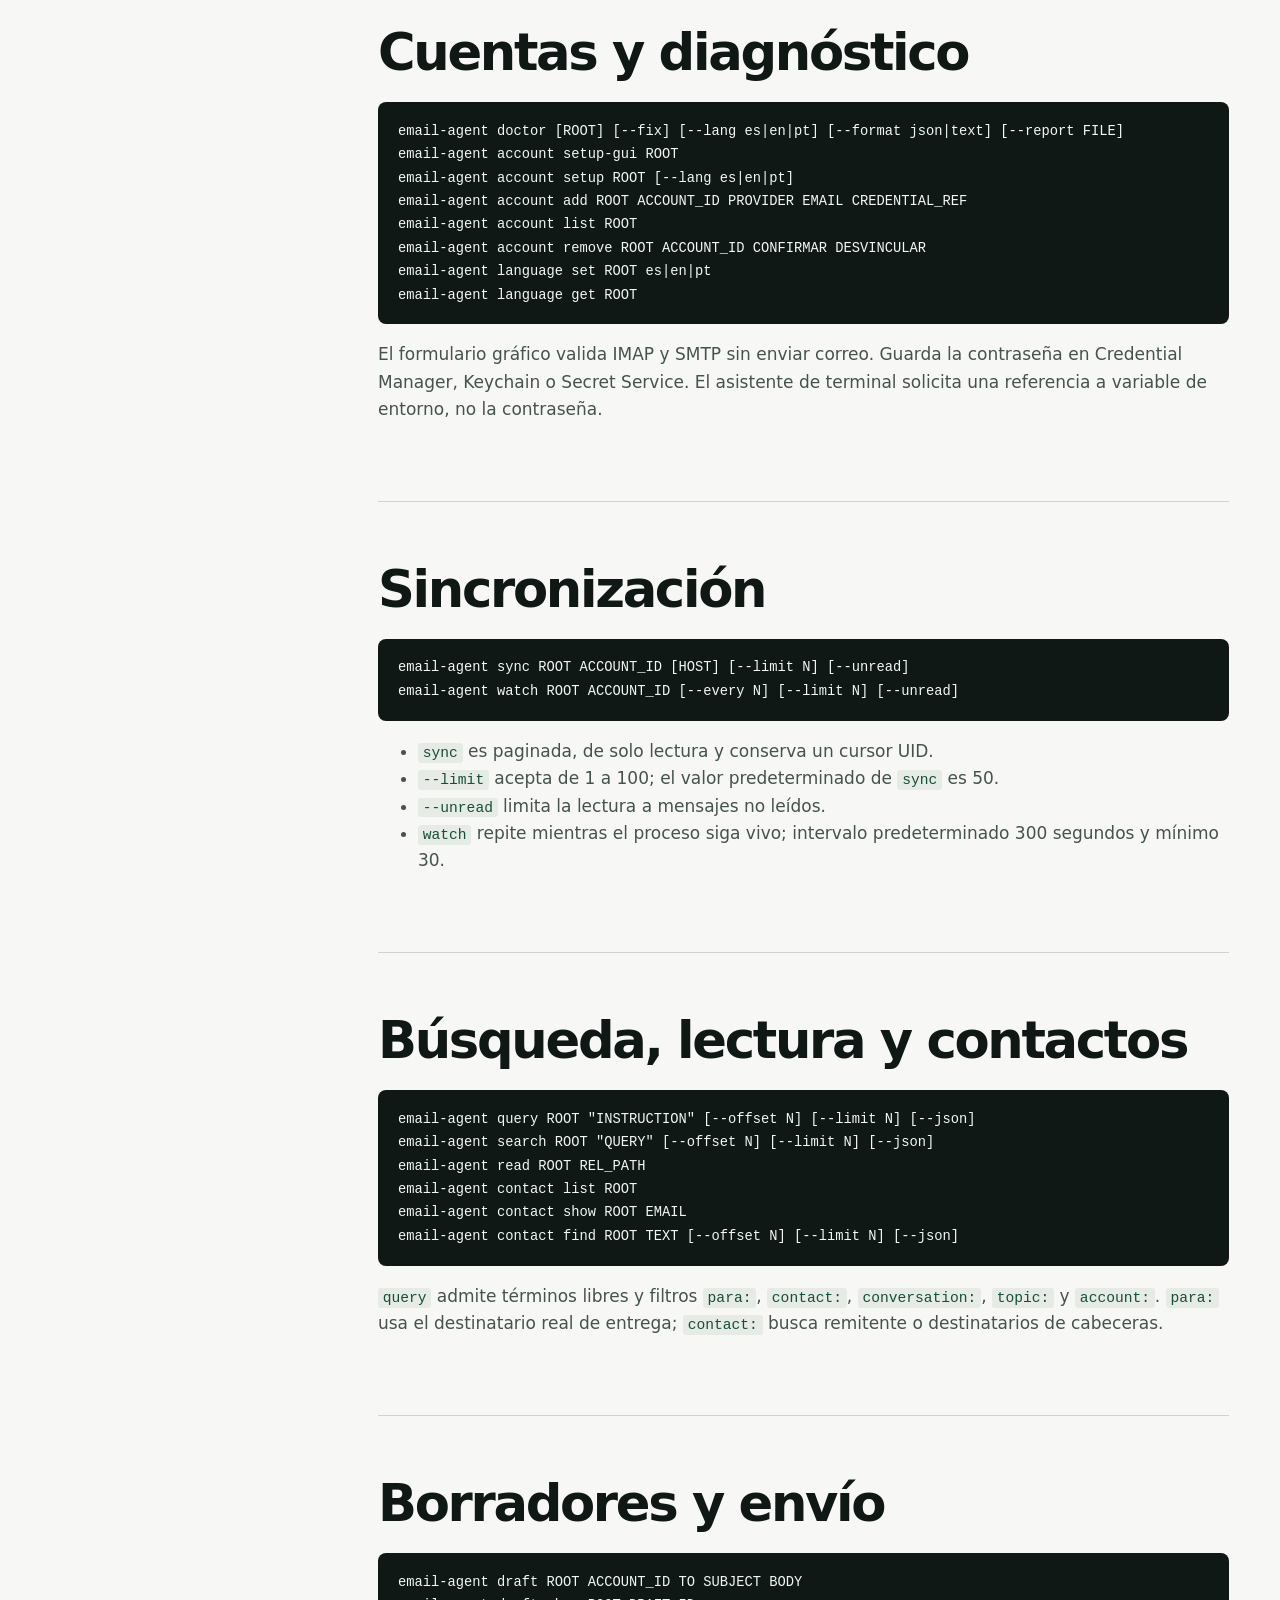
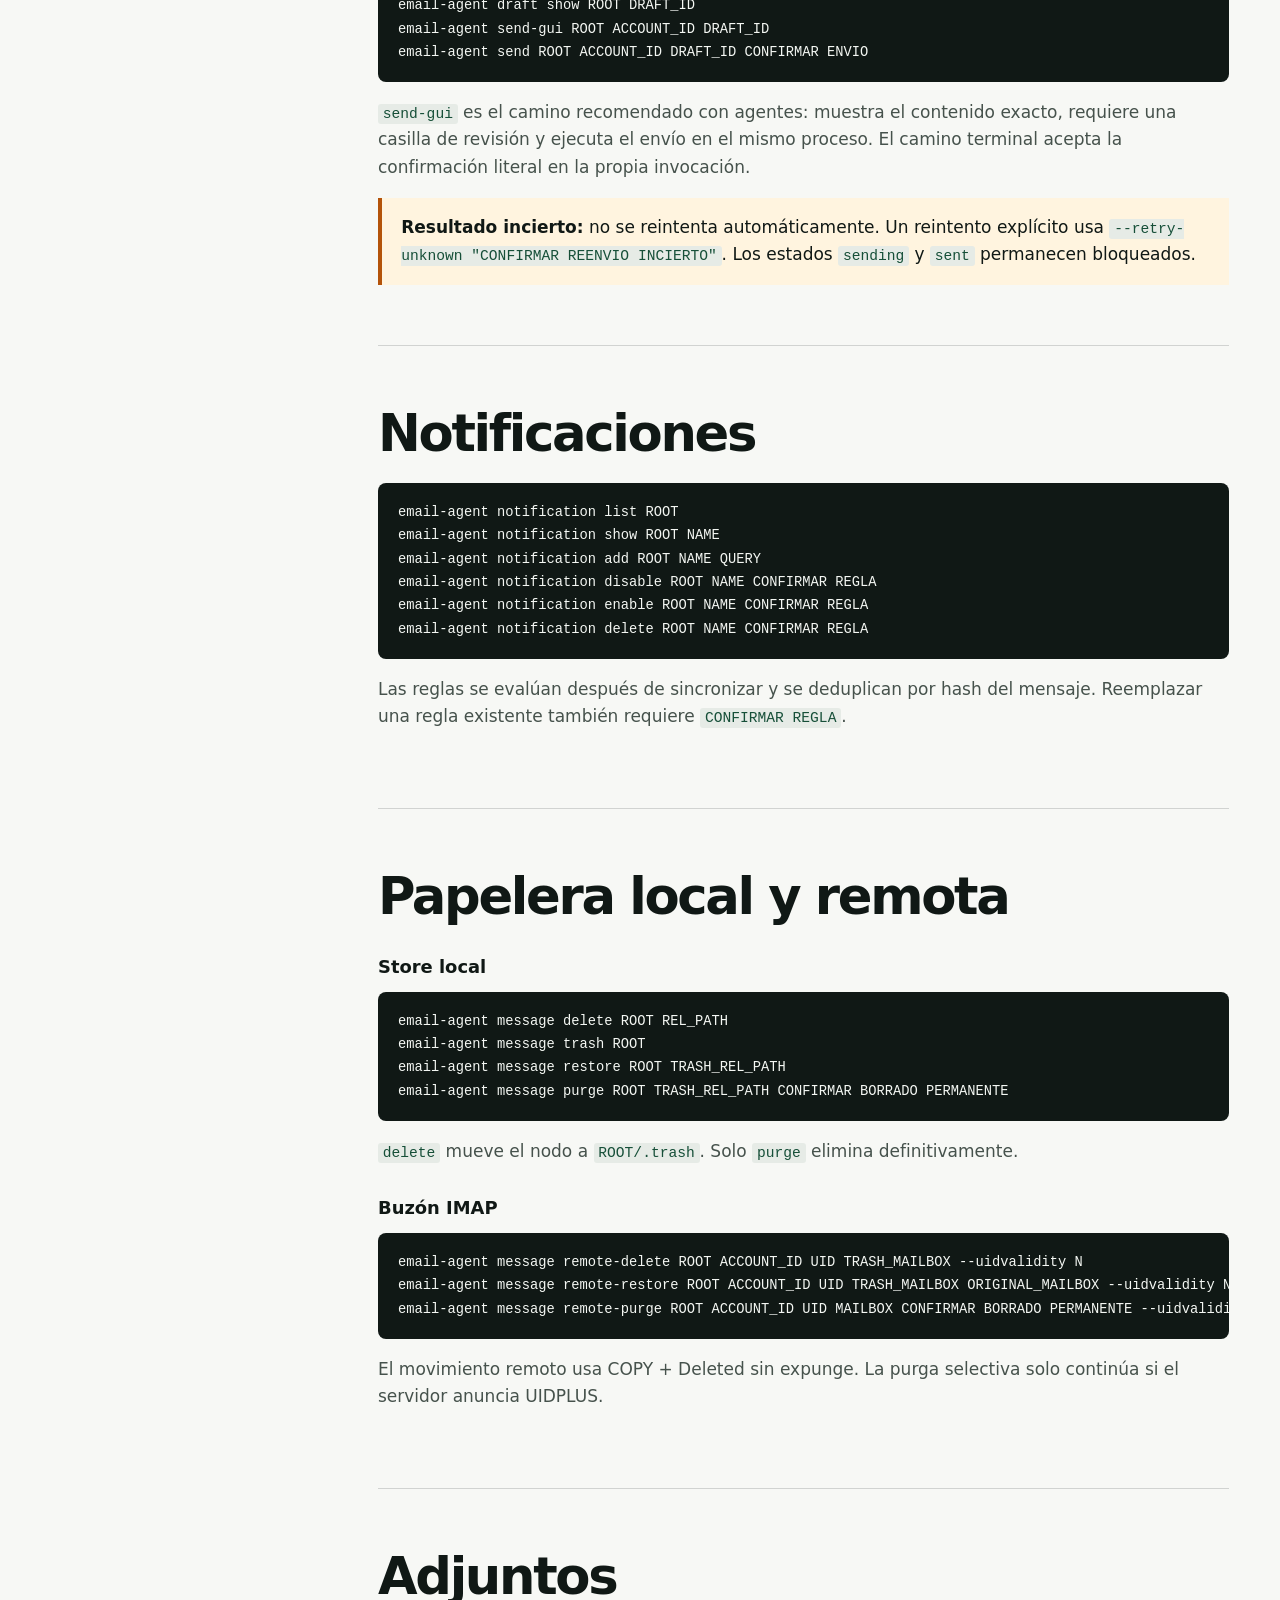
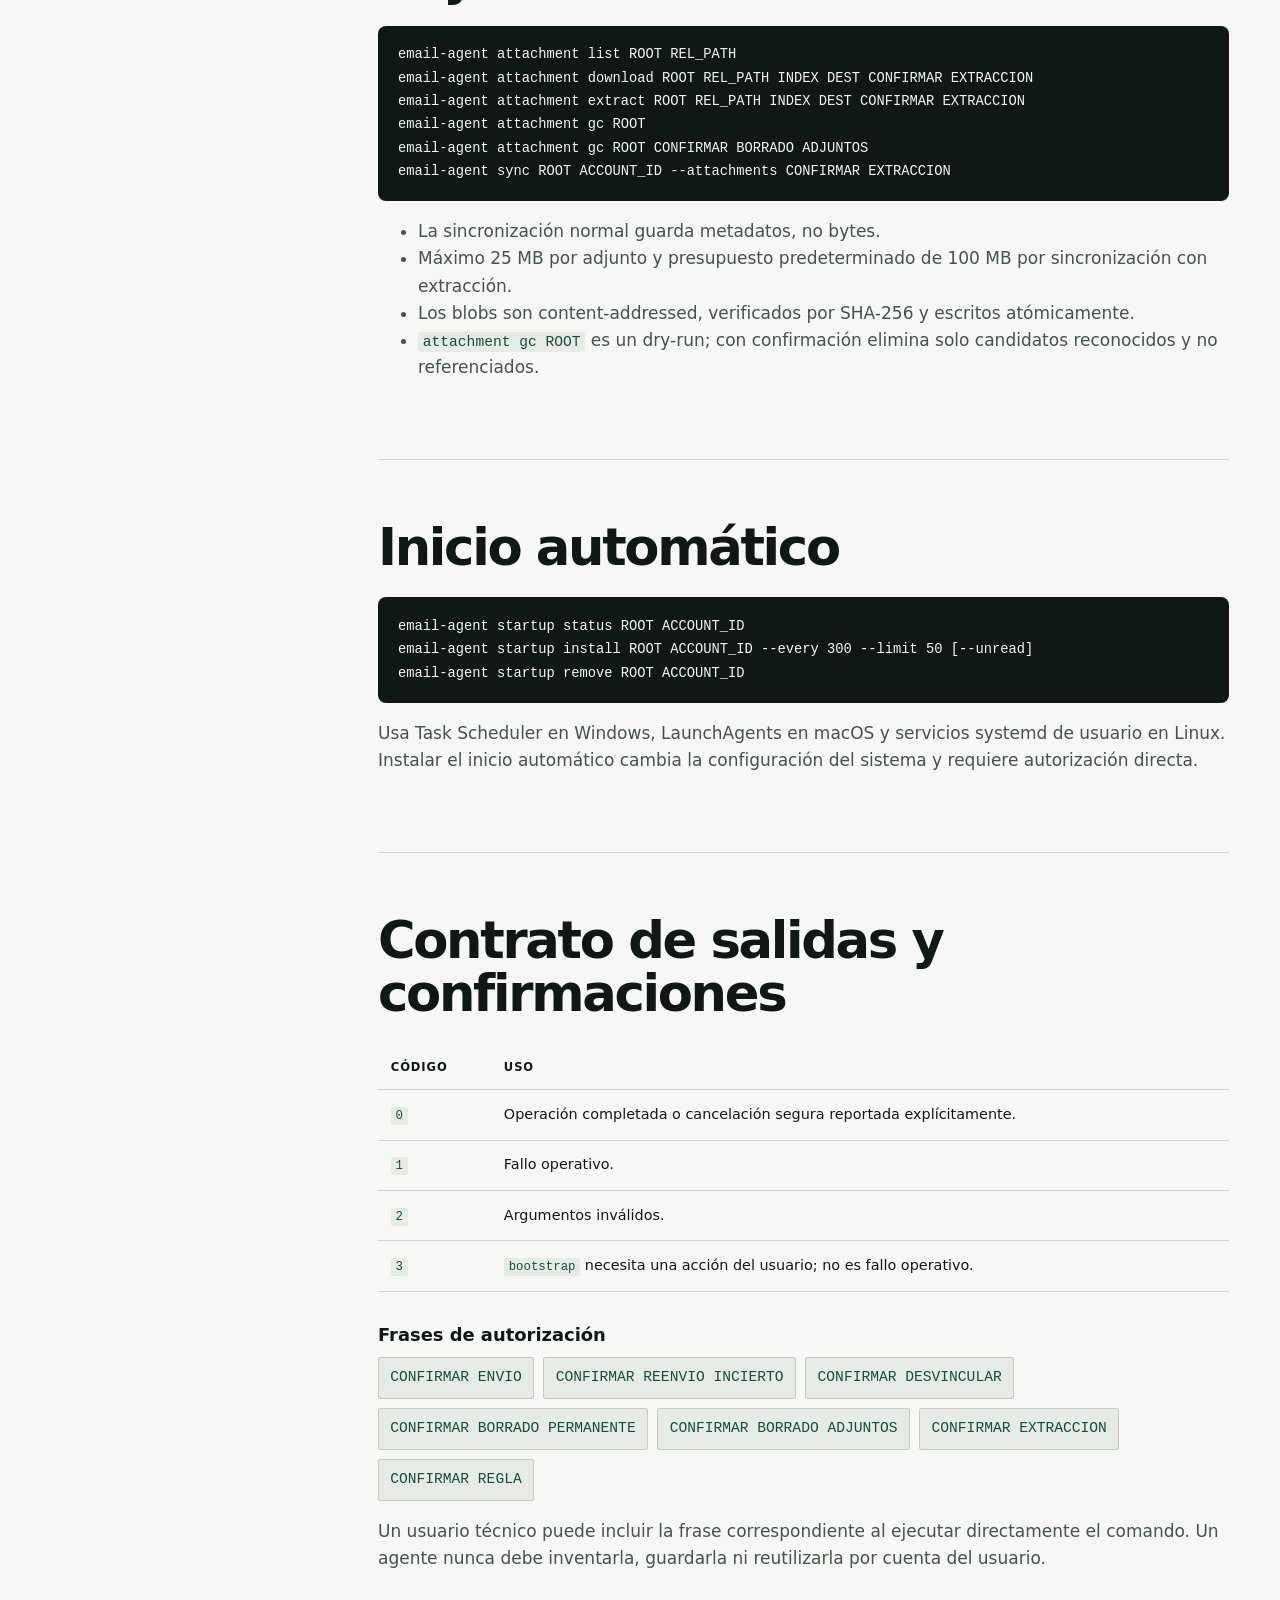
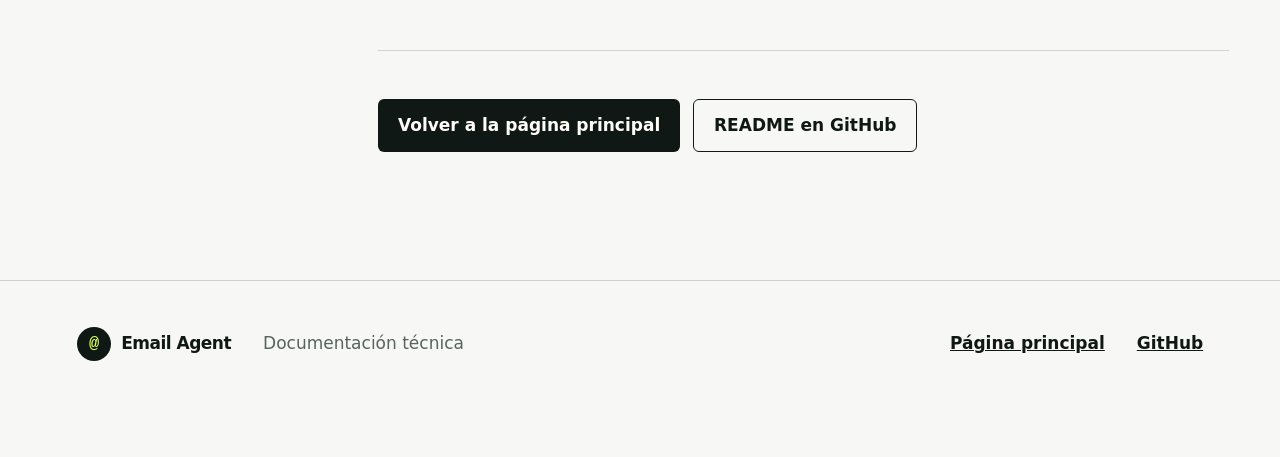
==== commit 9070a630: "release: publish v0.2.1 compiled bootstrap flow" ====
--- a/docs/technical.html
+++ b/docs/technical.html
@@ -62,7 +62,7 @@
 
       <section id="instalacion">
         <h2>Instalación</h2>
-        <h3>Versión estable v0.2.0</h3>
+        <h3>Versión estable v0.2.1</h3>
         <p>Los instaladores verifican Python, pip y los SHA-256 de los wheels antes de instalar sin índice de paquetes.</p>
         <div class="split-code">
           <div><b>Windows</b><pre><code>powershell -File installers\install.ps1</code></pre></div>
@@ -73,7 +73,7 @@
 cd email-agent-kdd
 python -m pip install .
 email-agent --help</code></pre>
-        <p><code>pipx install .</code> es una alternativa aislada cuando pipx ya está disponible. El flujo <code>bootstrap</code> y <code>send-gui</code> descritos aquí corresponden al código actual.</p>
+        <p>El flujo <code>bootstrap</code> y <code>send-gui</code> descritos aquí está incluido en la release estable v0.2.1.</p>
       </section>
 
       <section id="inicio-rapido">
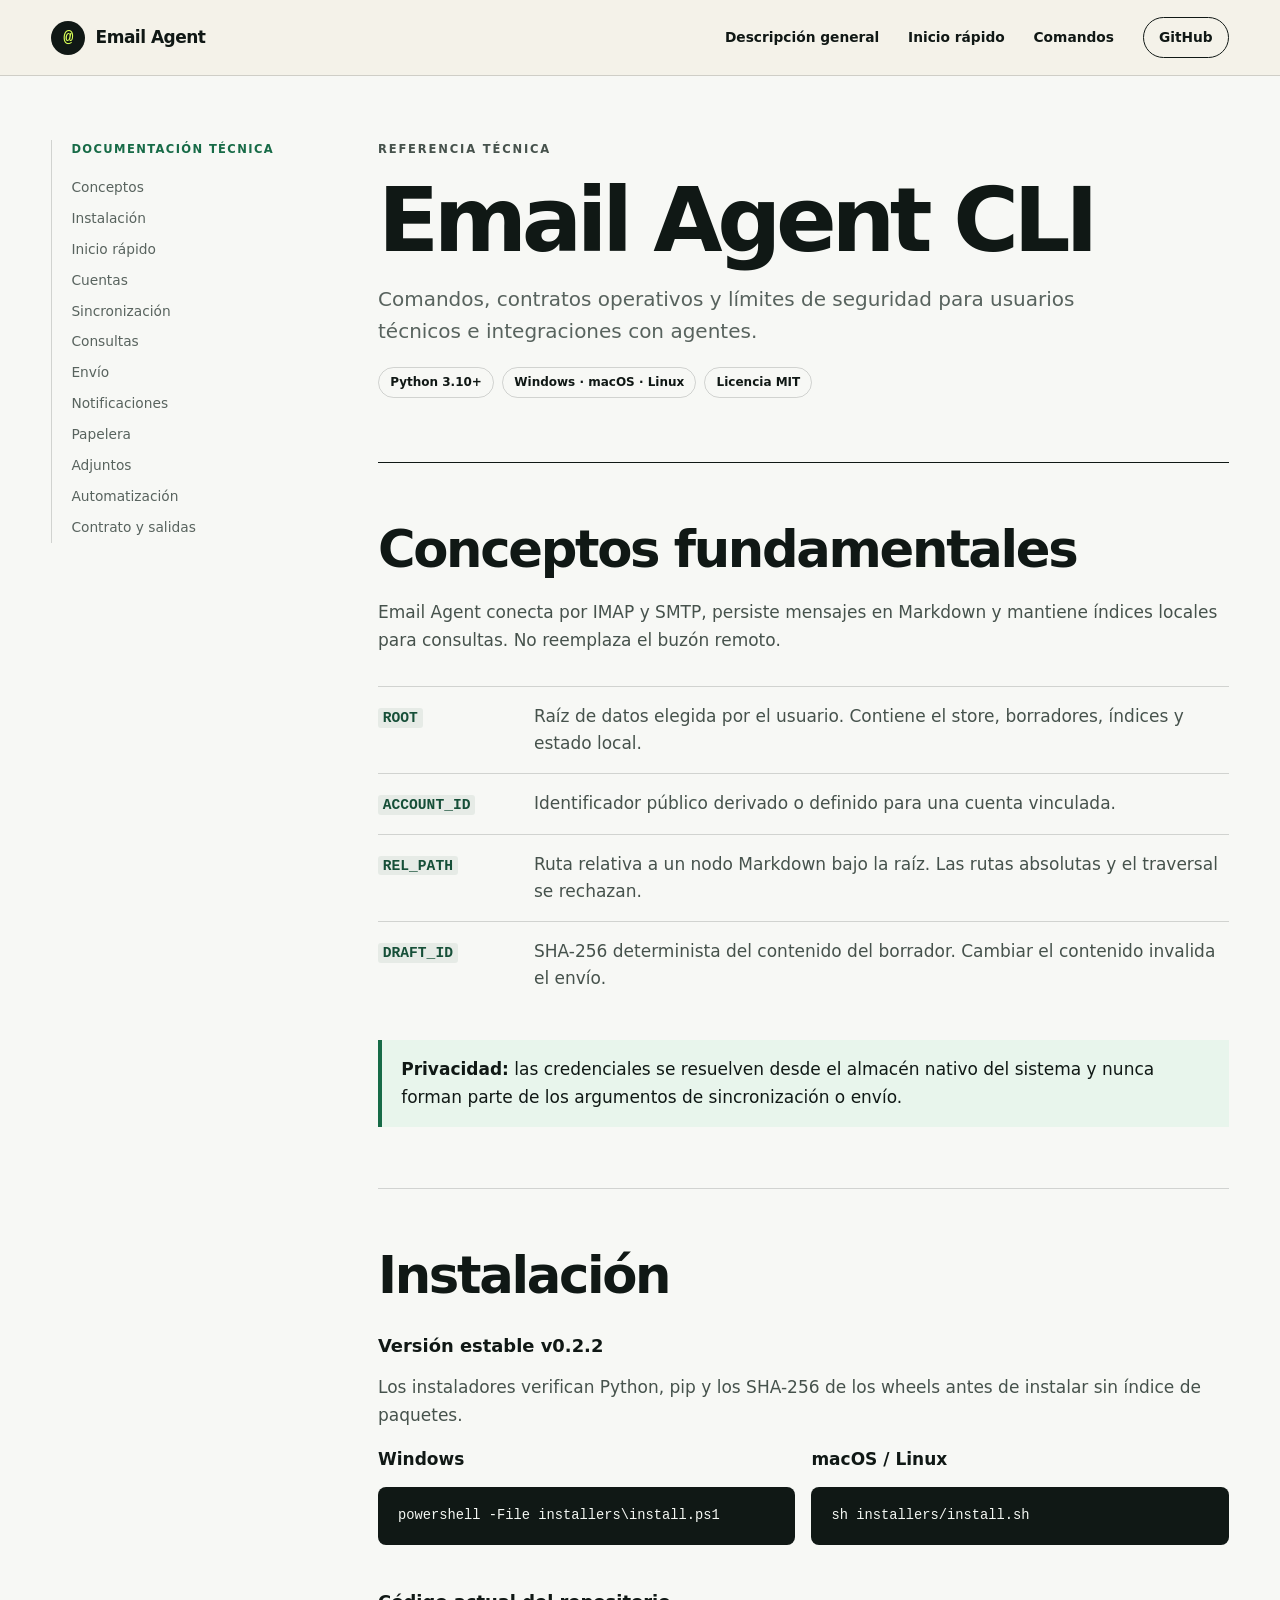
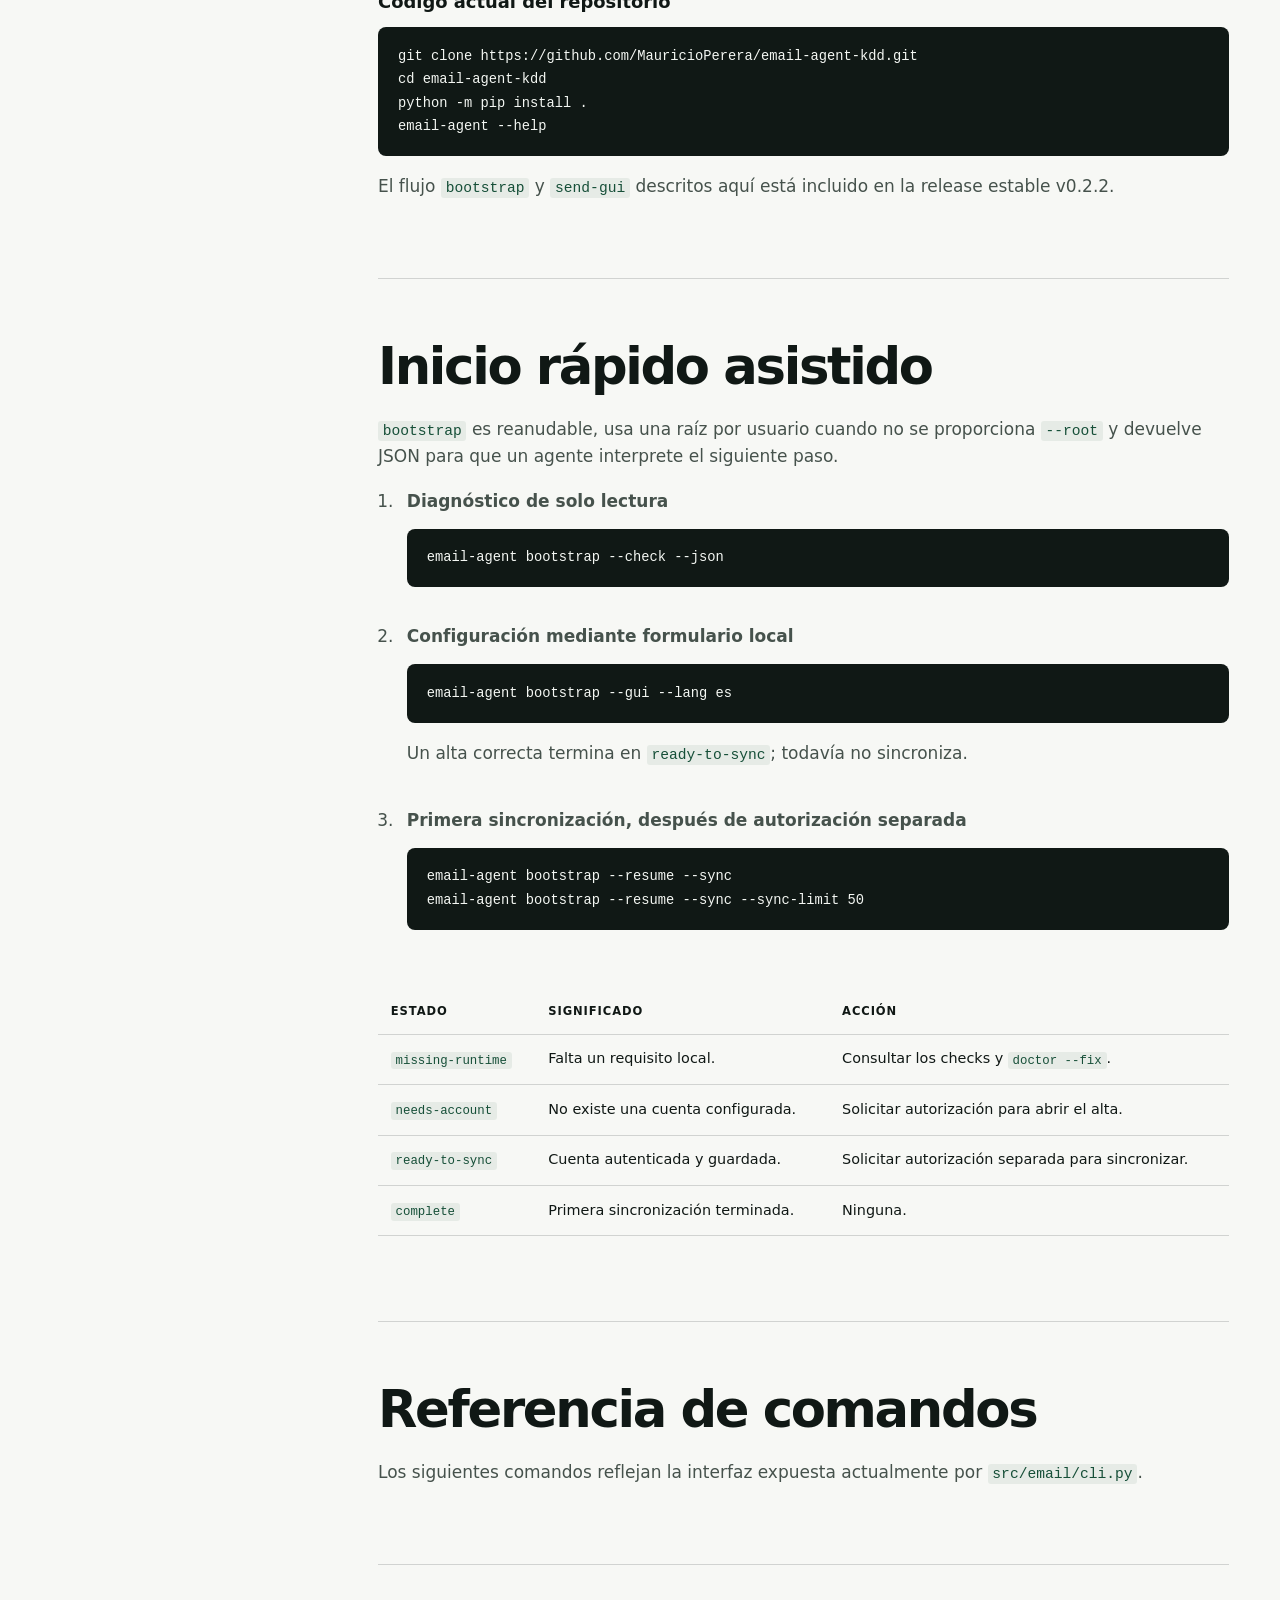
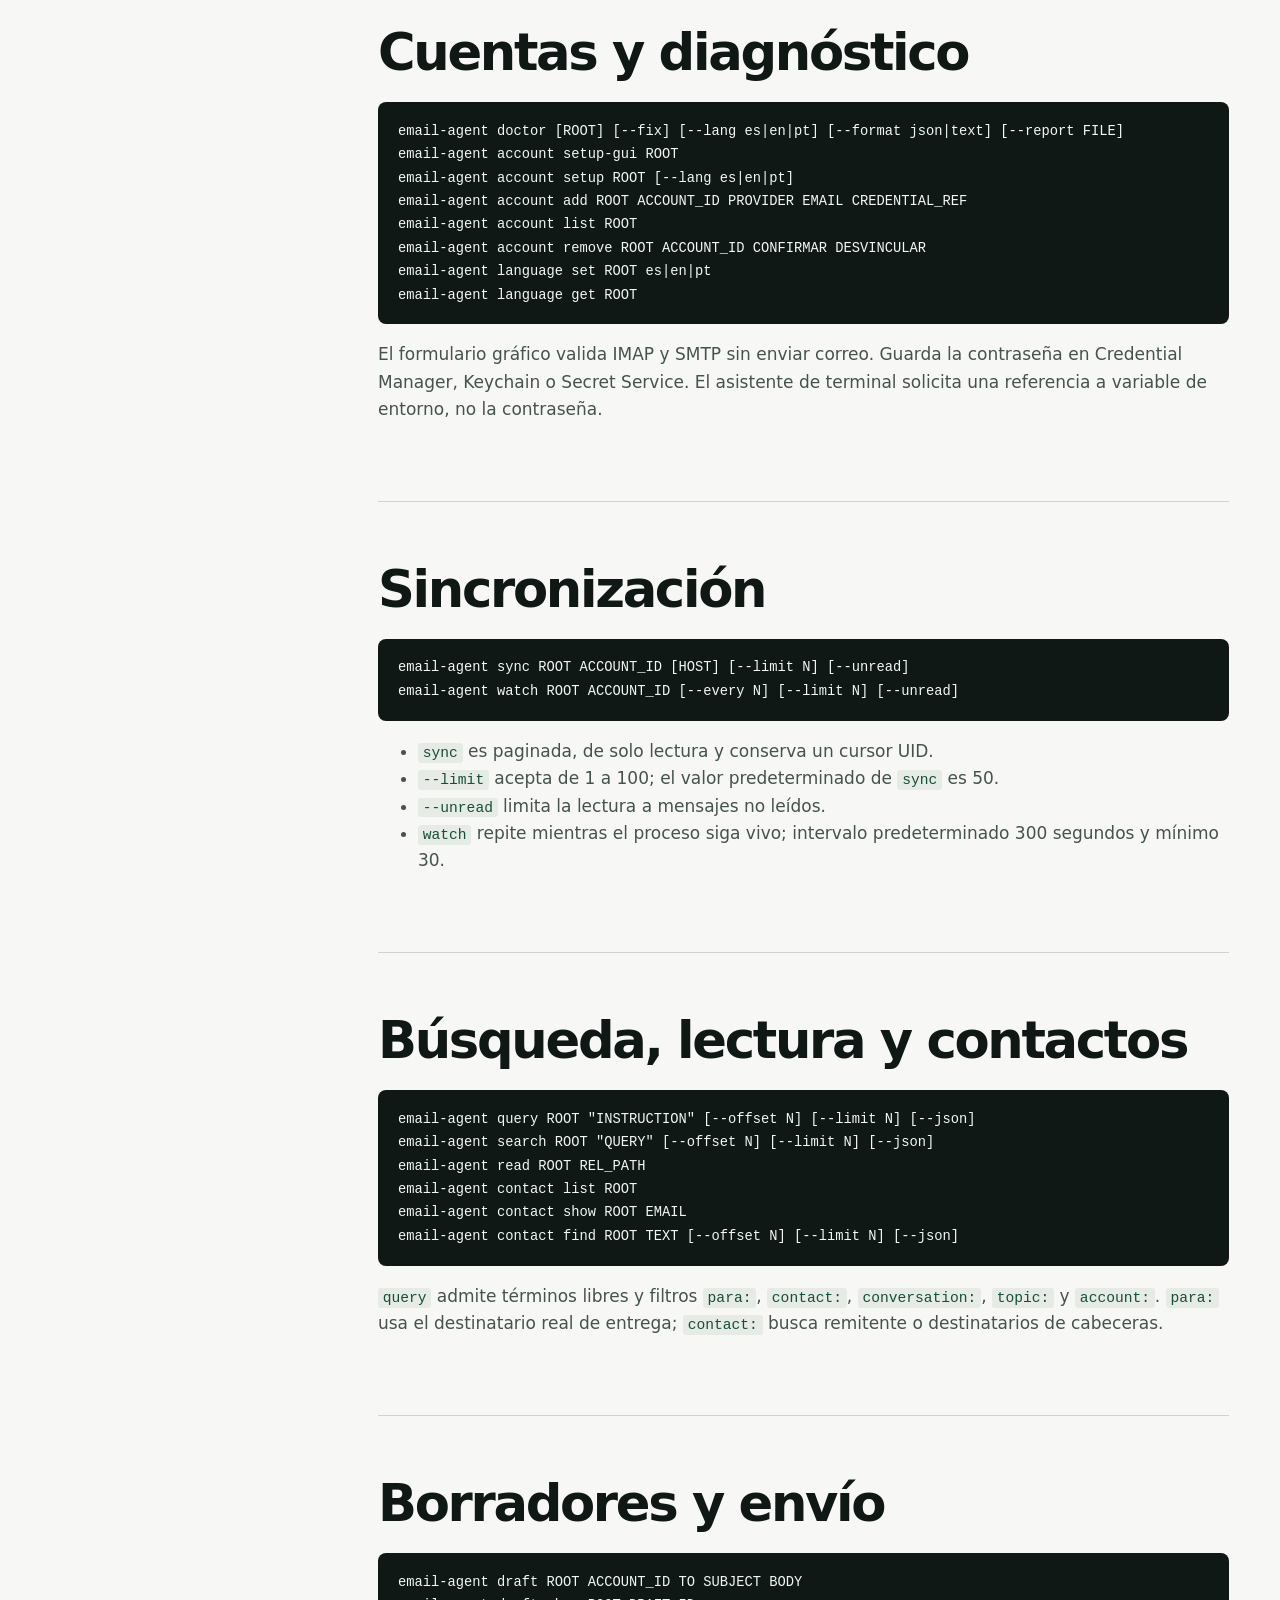
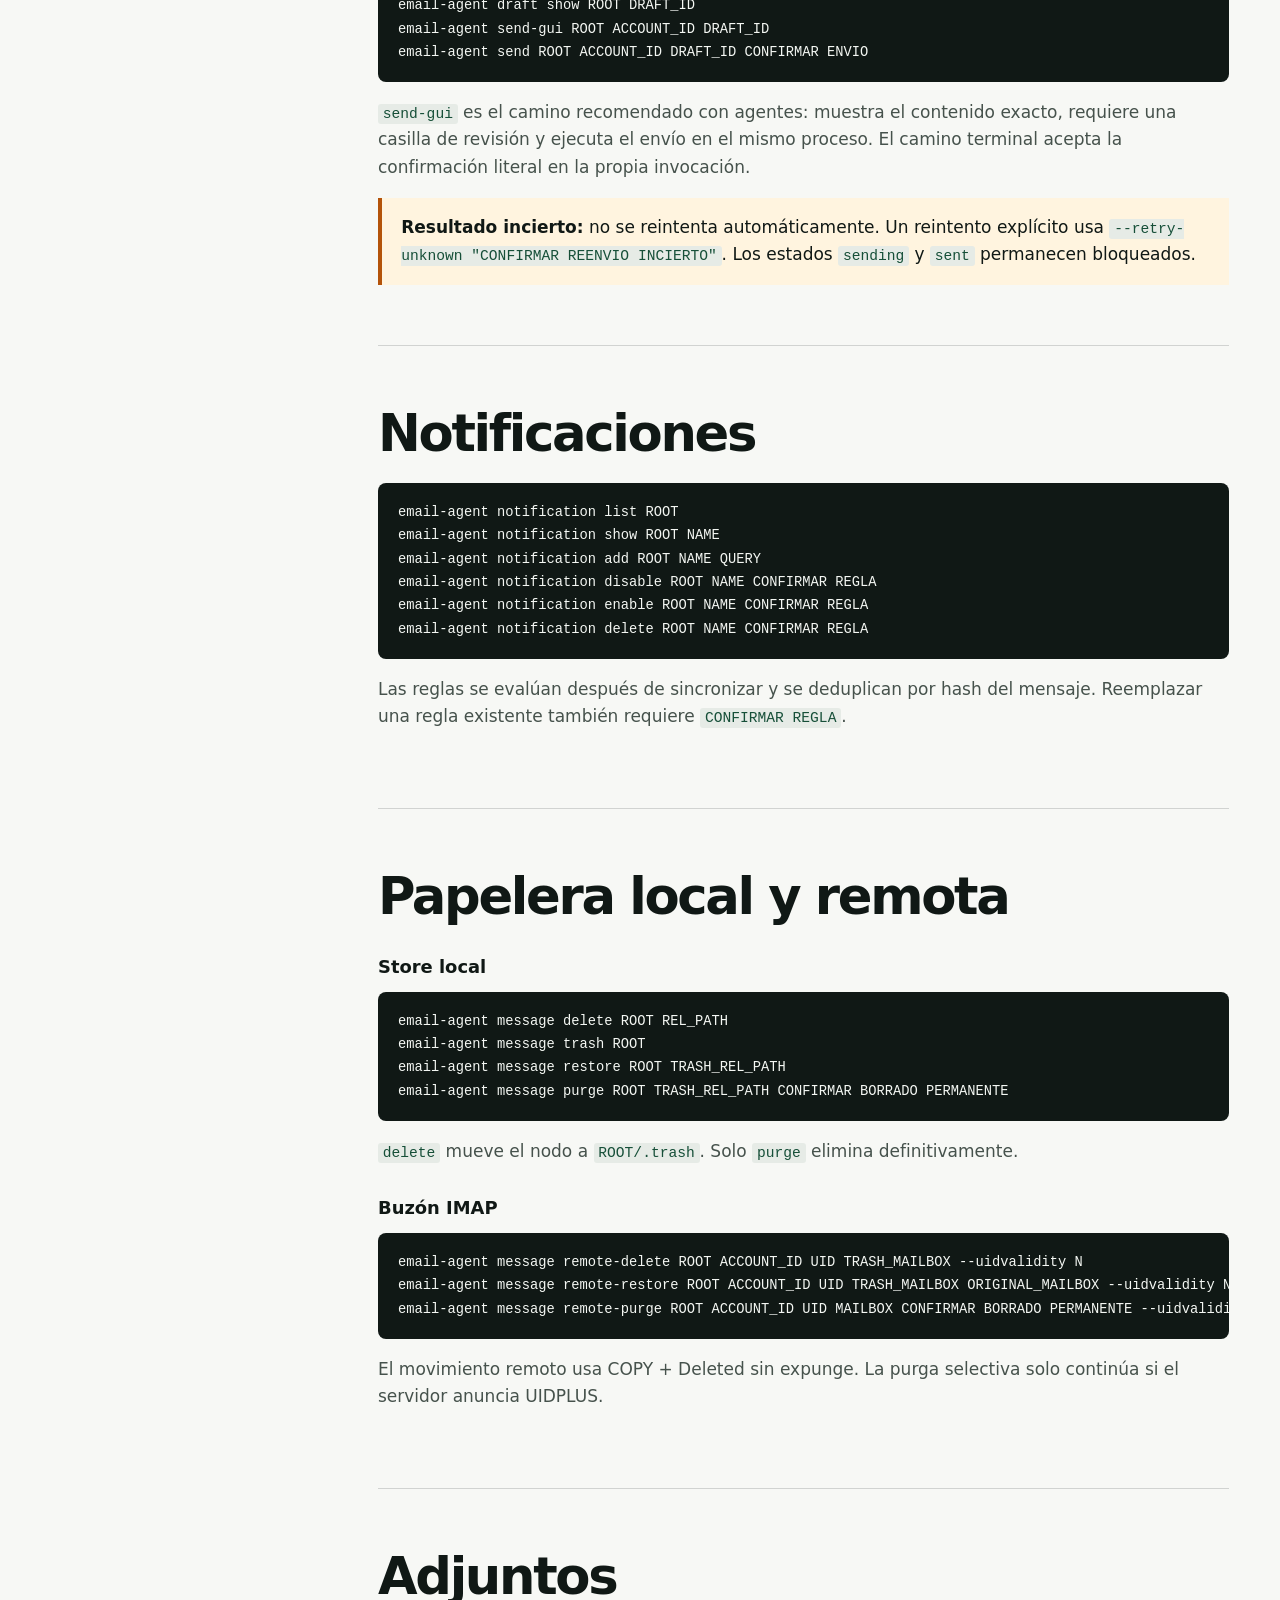
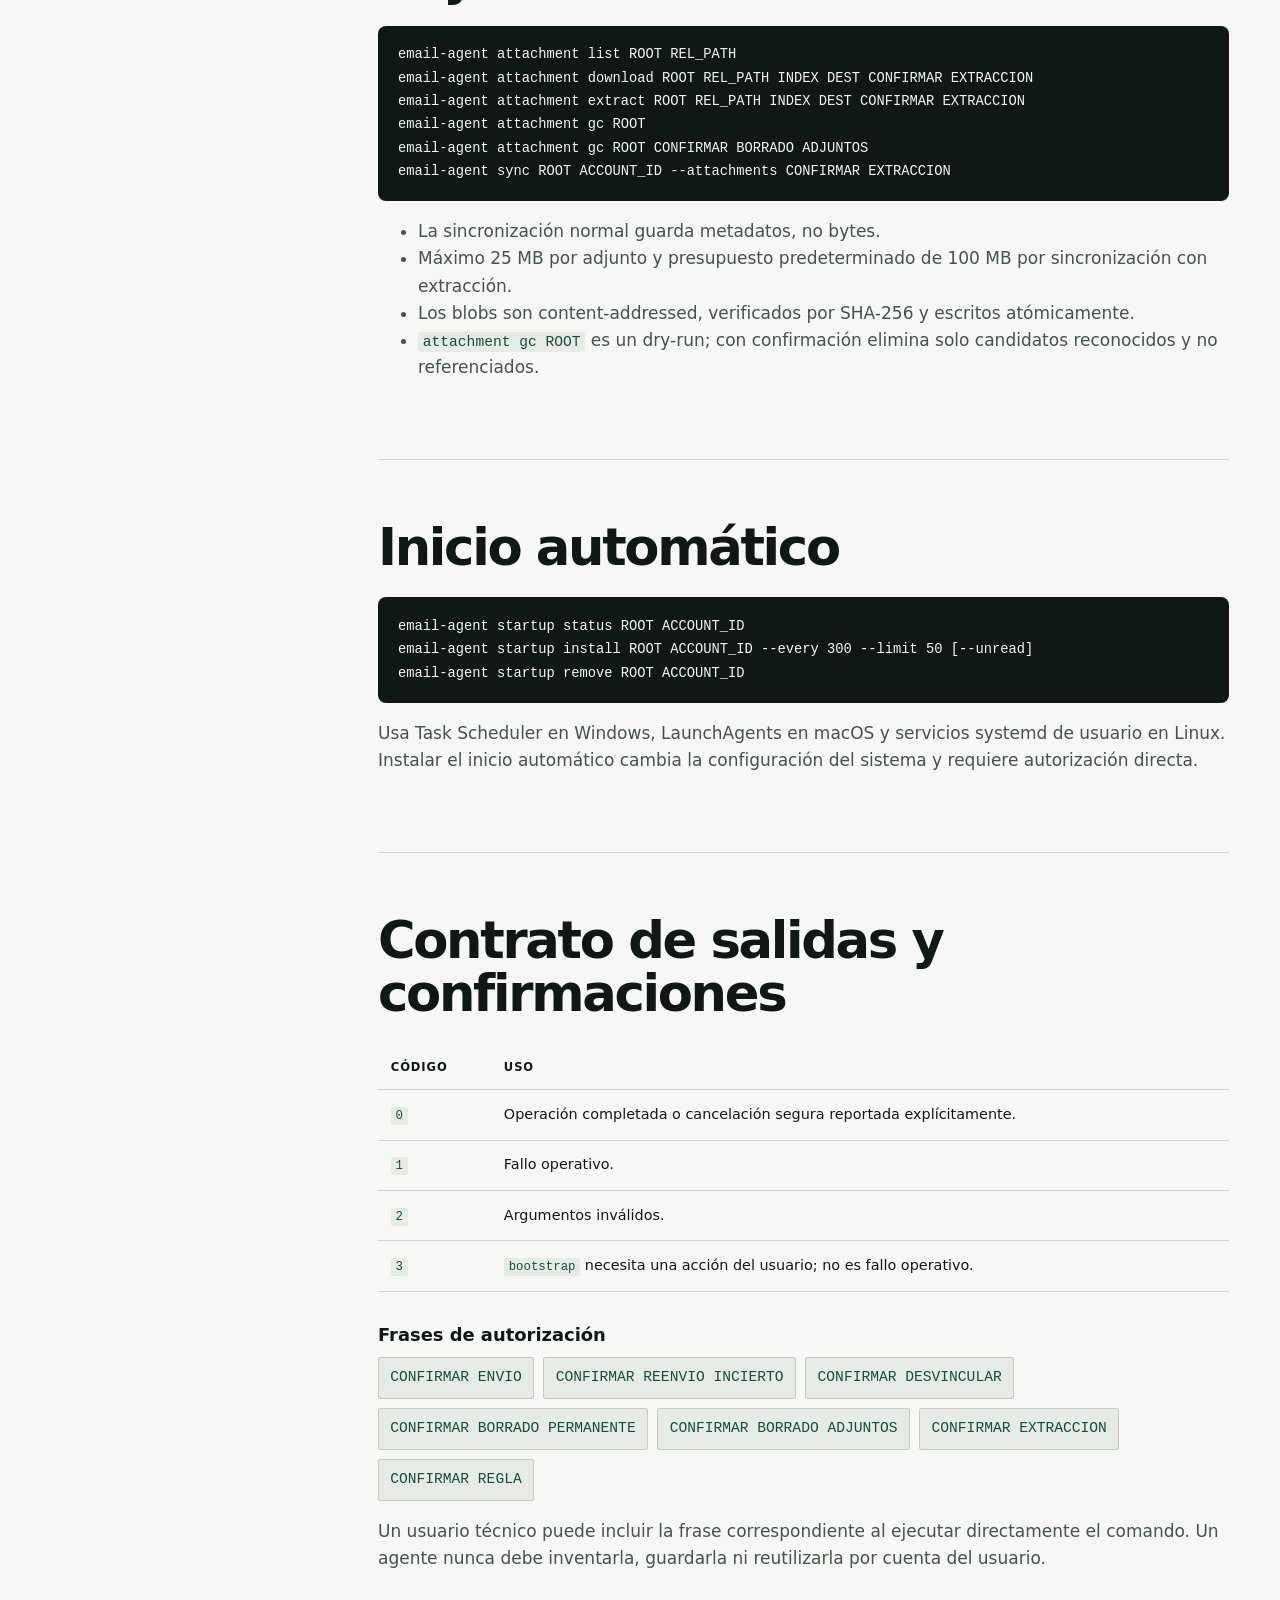
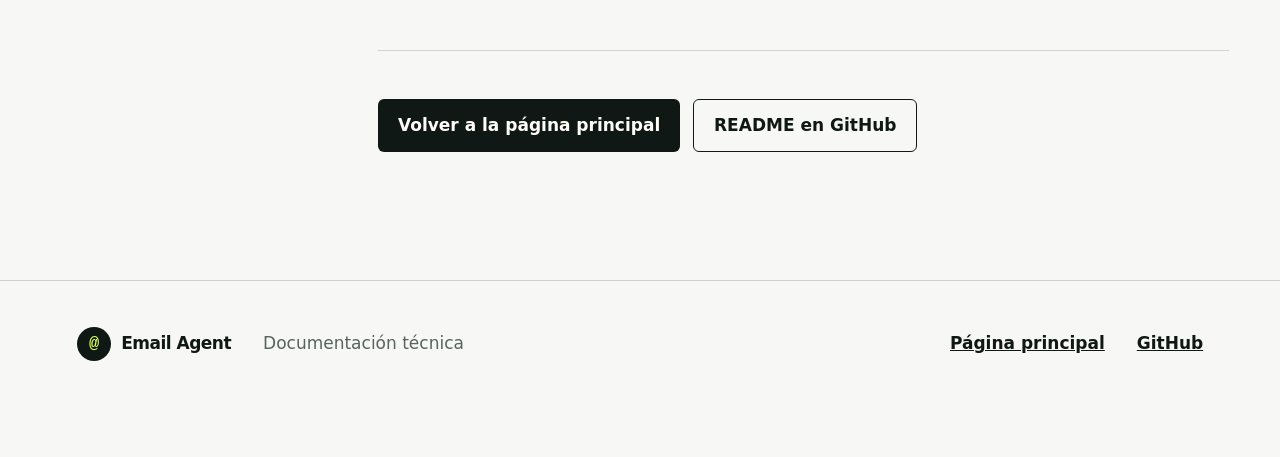
==== commit 5d9d56db: "Release Email Agent v0.2.2" ====
--- a/docs/technical.html
+++ b/docs/technical.html
@@ -62,7 +62,7 @@
 
       <section id="instalacion">
         <h2>Instalación</h2>
-        <h3>Versión estable v0.2.1</h3>
+        <h3>Versión estable v0.2.2</h3>
         <p>Los instaladores verifican Python, pip y los SHA-256 de los wheels antes de instalar sin índice de paquetes.</p>
         <div class="split-code">
           <div><b>Windows</b><pre><code>powershell -File installers\install.ps1</code></pre></div>
@@ -73,7 +73,7 @@
 cd email-agent-kdd
 python -m pip install .
 email-agent --help</code></pre>
-        <p>El flujo <code>bootstrap</code> y <code>send-gui</code> descritos aquí está incluido en la release estable v0.2.1.</p>
+        <p>El flujo <code>bootstrap</code> y <code>send-gui</code> descritos aquí está incluido en la release estable v0.2.2.</p>
       </section>
 
       <section id="inicio-rapido">
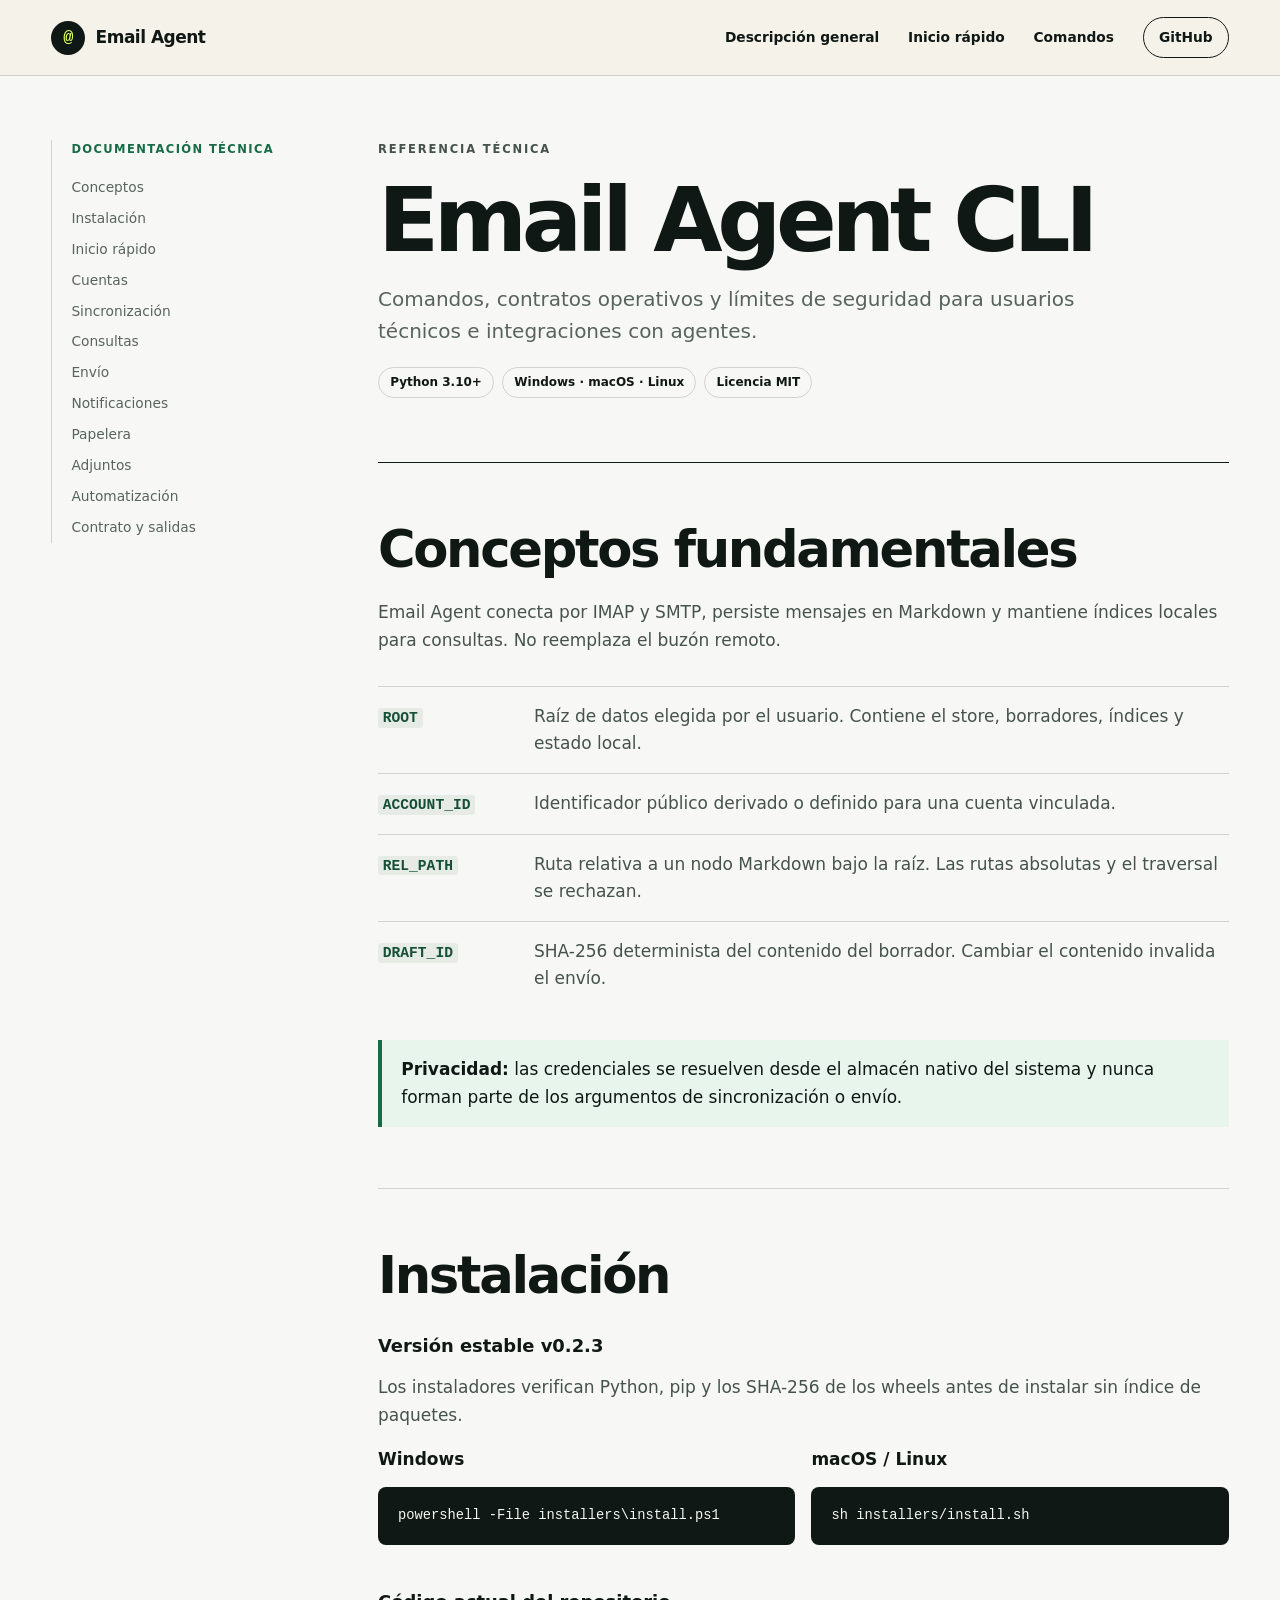
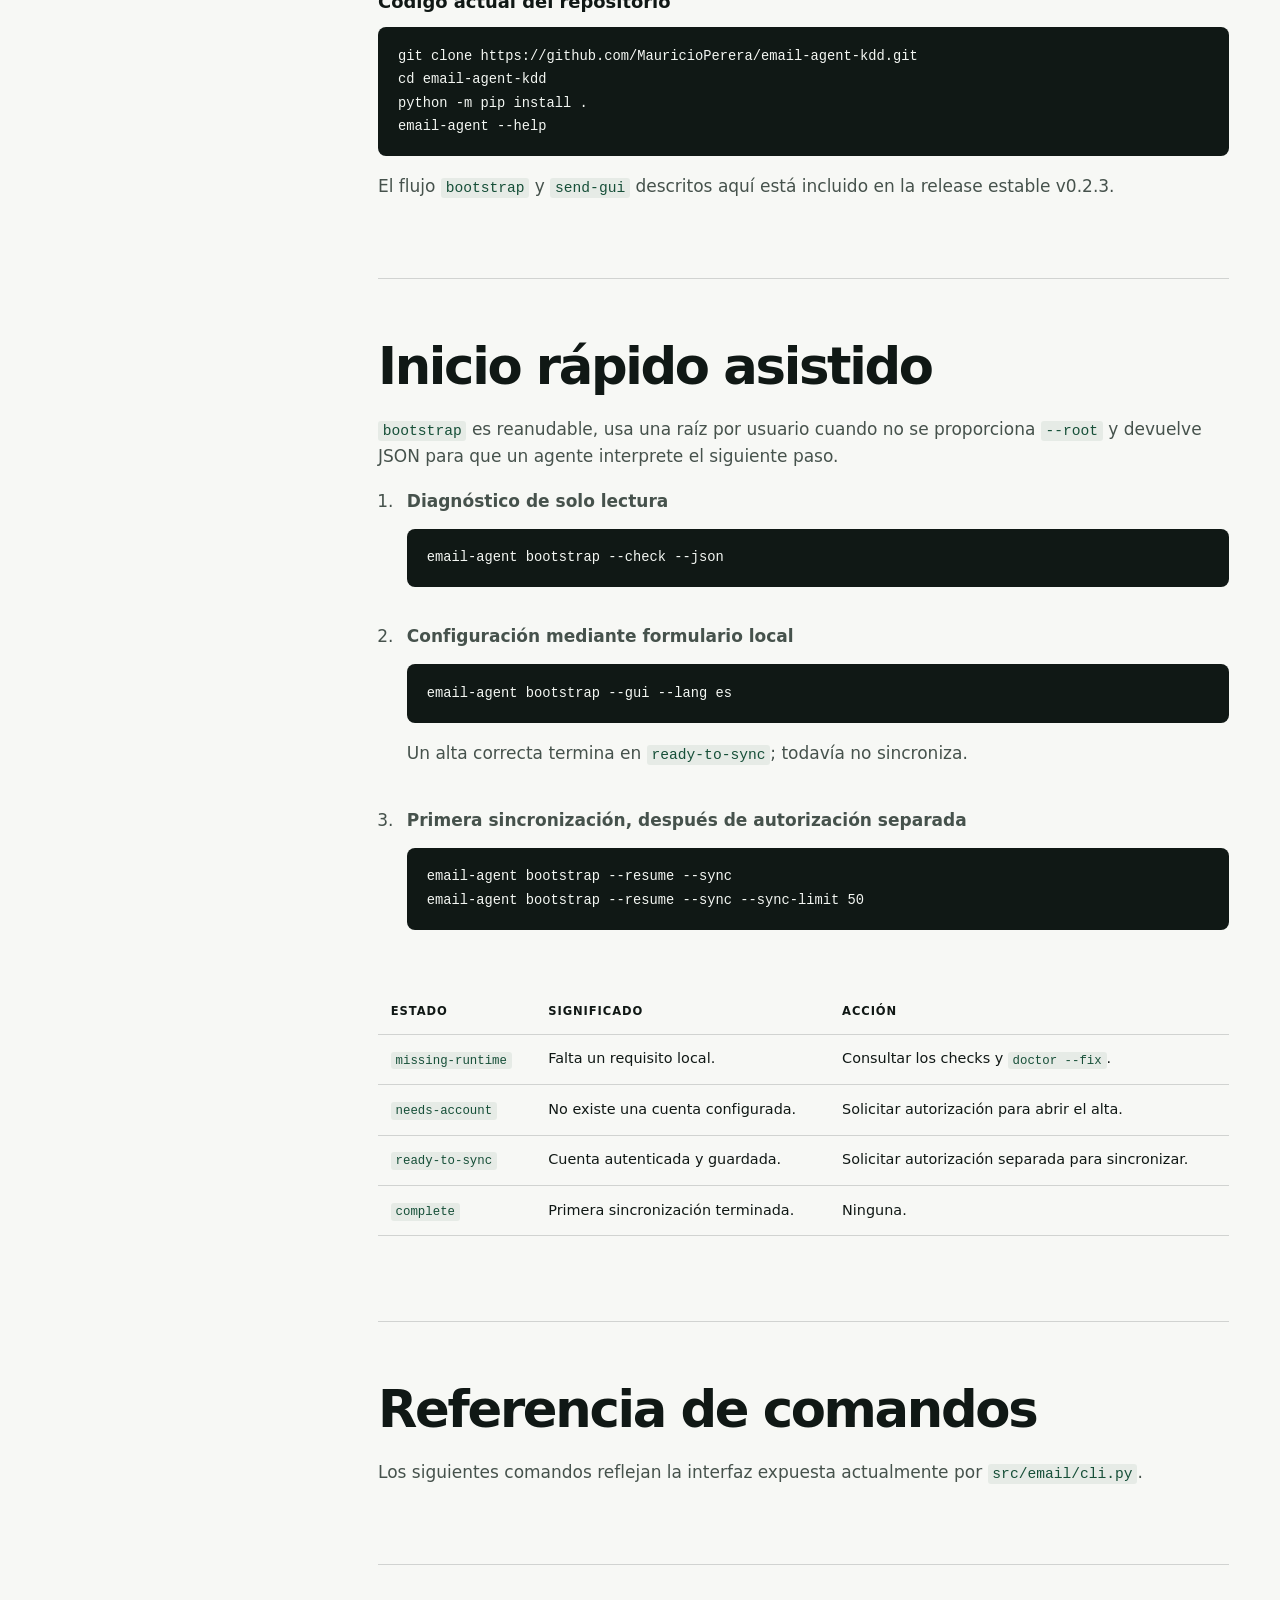
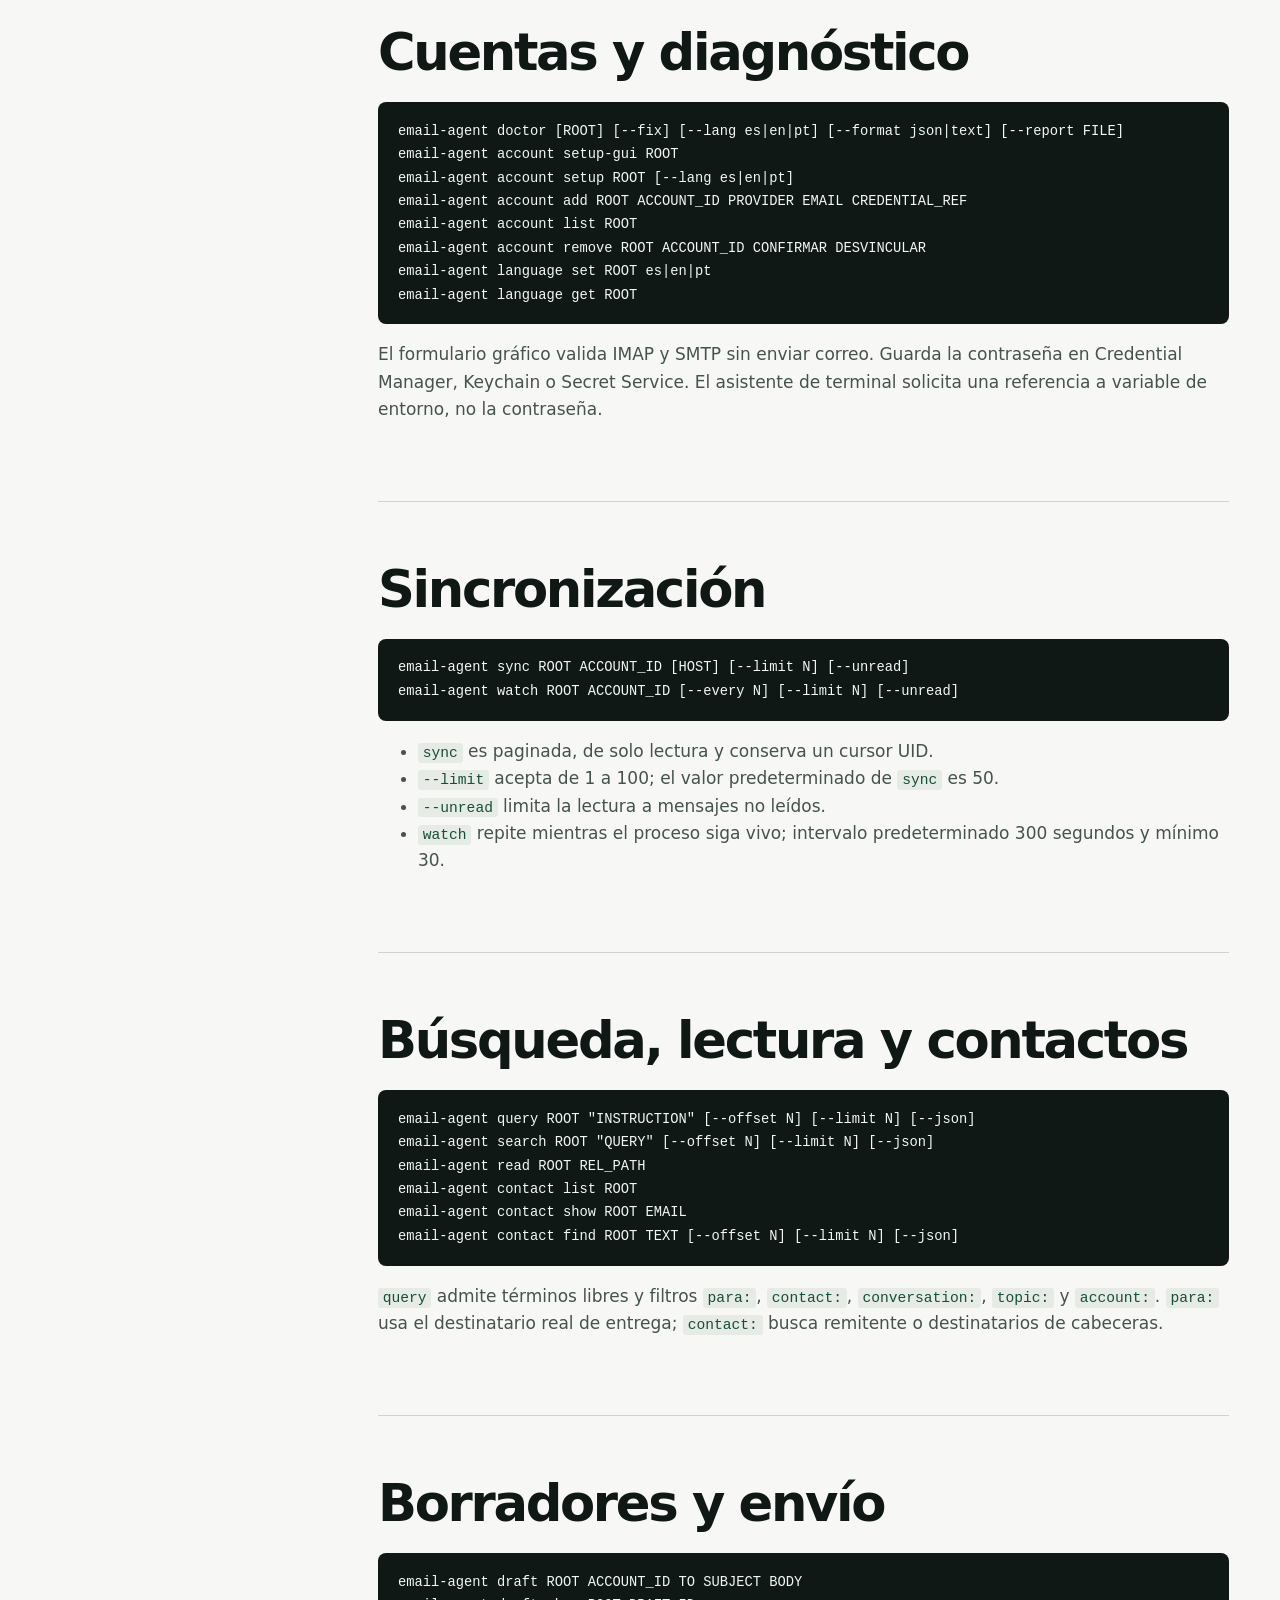
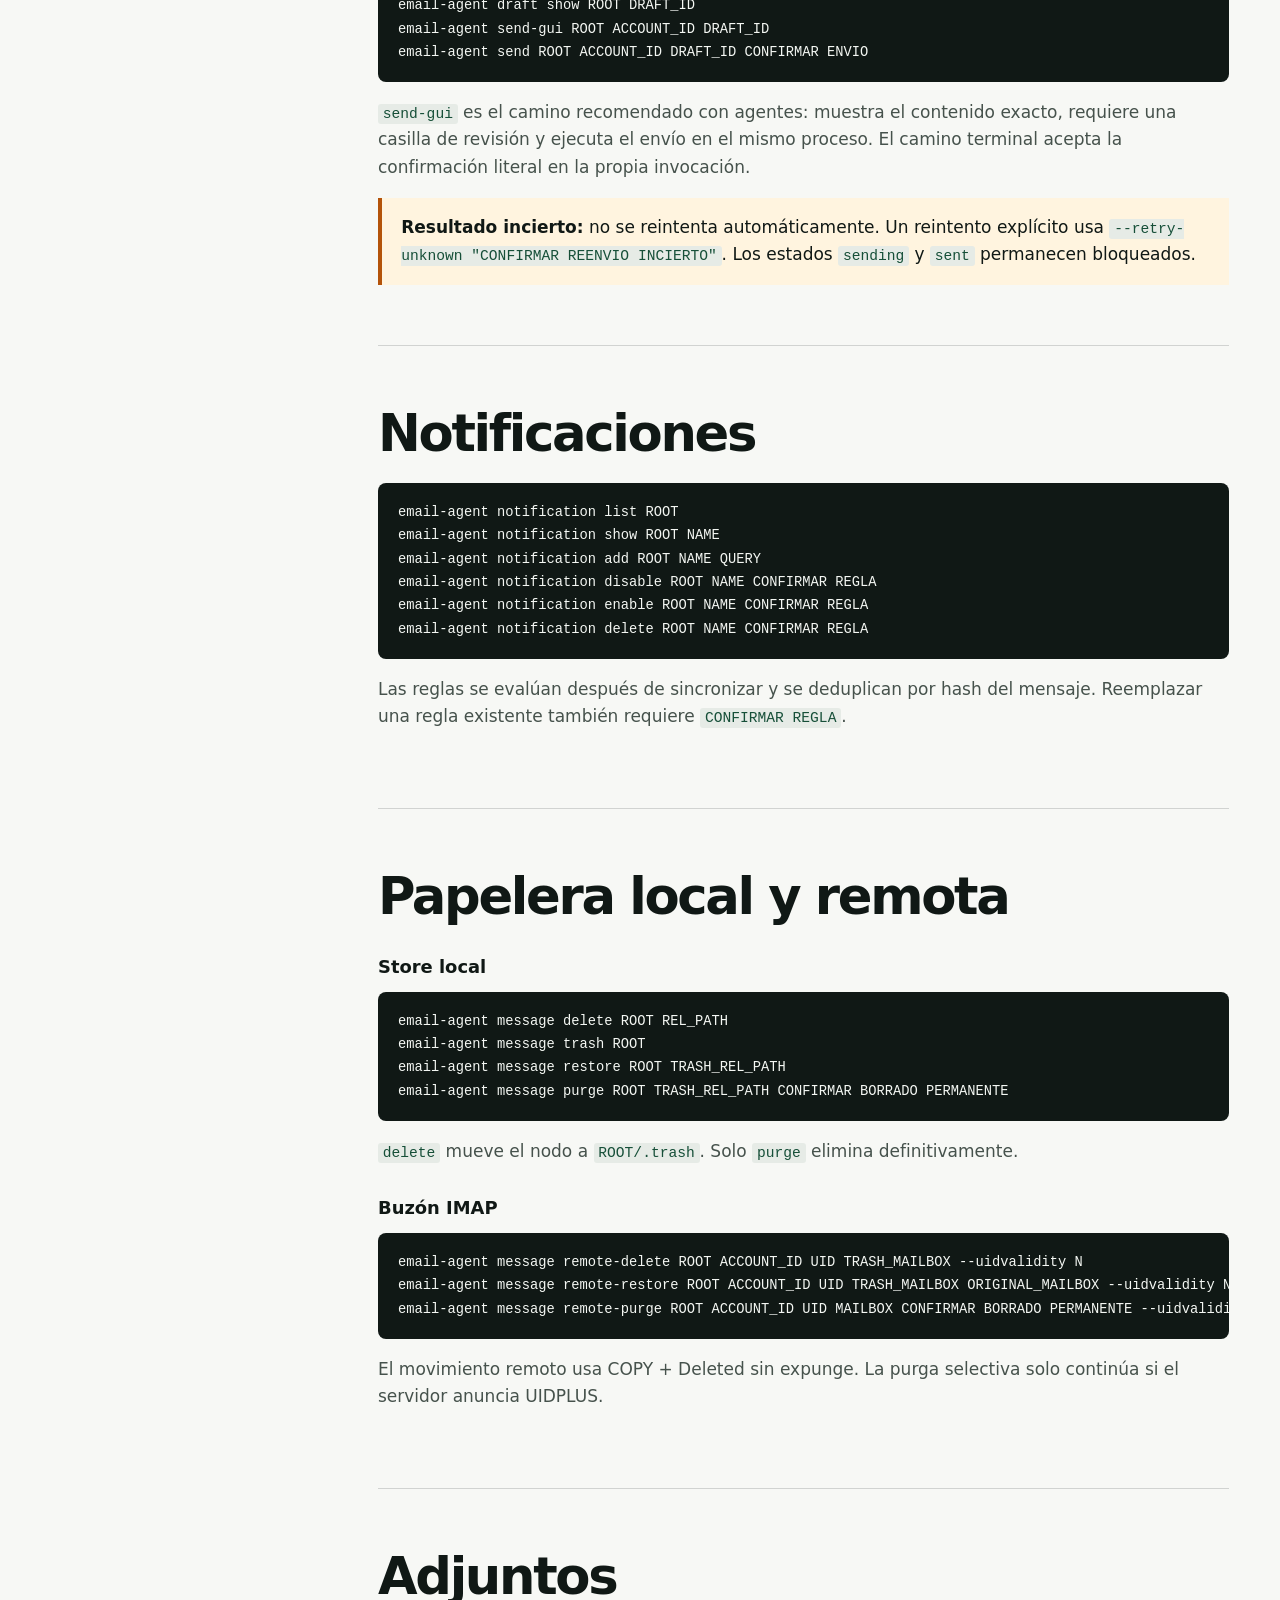
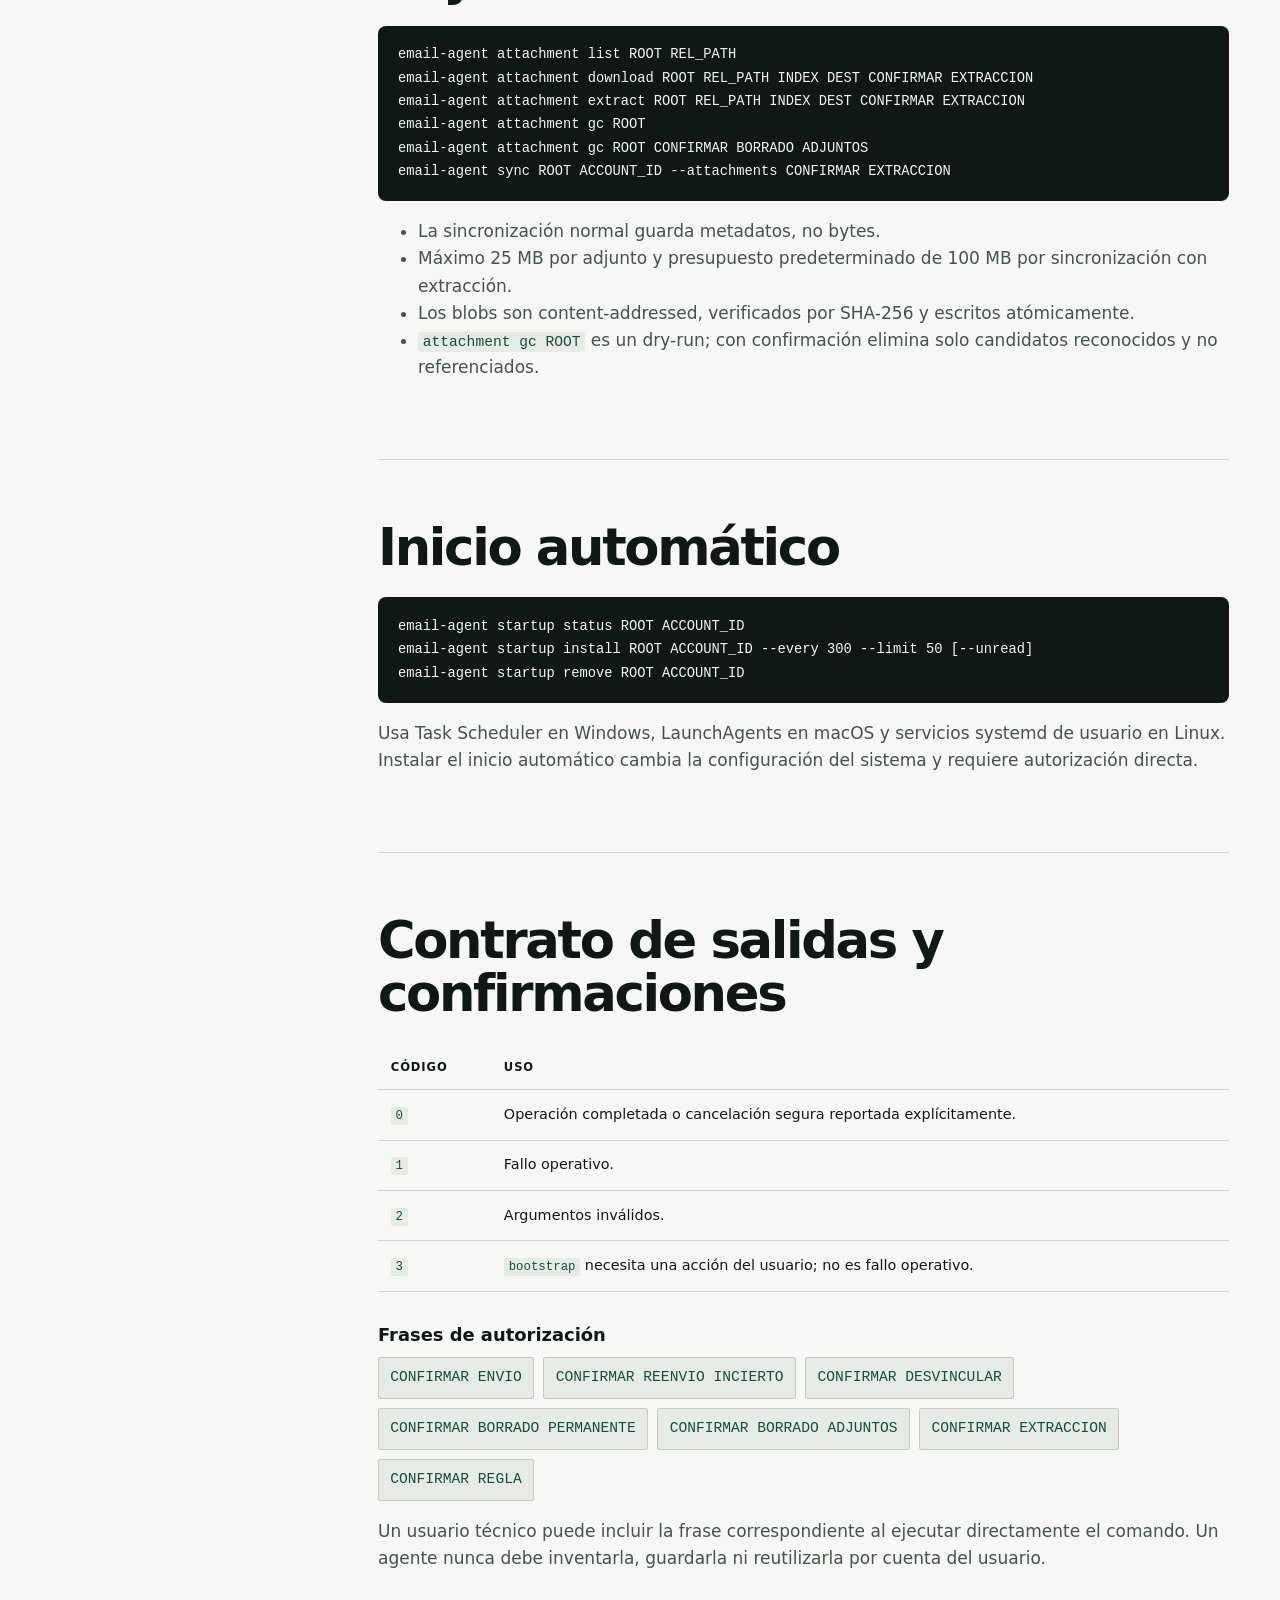
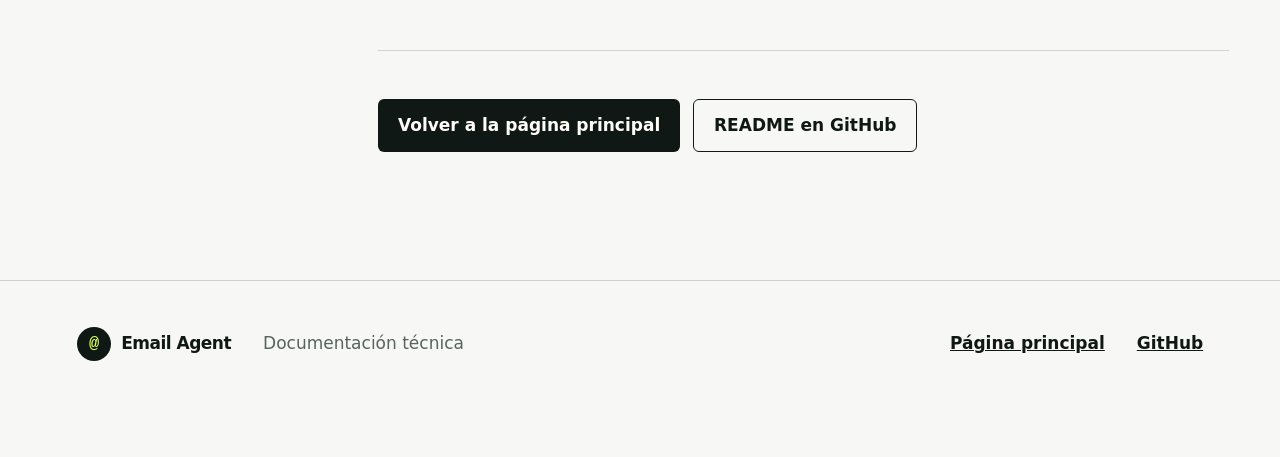
==== commit 1f7384e5: "chore(release): prepare v0.2.3" ====
--- a/docs/technical.html
+++ b/docs/technical.html
@@ -62,7 +62,7 @@
 
       <section id="instalacion">
         <h2>Instalación</h2>
-        <h3>Versión estable v0.2.2</h3>
+        <h3>Versión estable v0.2.3</h3>
         <p>Los instaladores verifican Python, pip y los SHA-256 de los wheels antes de instalar sin índice de paquetes.</p>
         <div class="split-code">
           <div><b>Windows</b><pre><code>powershell -File installers\install.ps1</code></pre></div>
@@ -73,7 +73,7 @@
 cd email-agent-kdd
 python -m pip install .
 email-agent --help</code></pre>
-        <p>El flujo <code>bootstrap</code> y <code>send-gui</code> descritos aquí está incluido en la release estable v0.2.2.</p>
+        <p>El flujo <code>bootstrap</code> y <code>send-gui</code> descritos aquí está incluido en la release estable v0.2.3.</p>
       </section>
 
       <section id="inicio-rapido">
